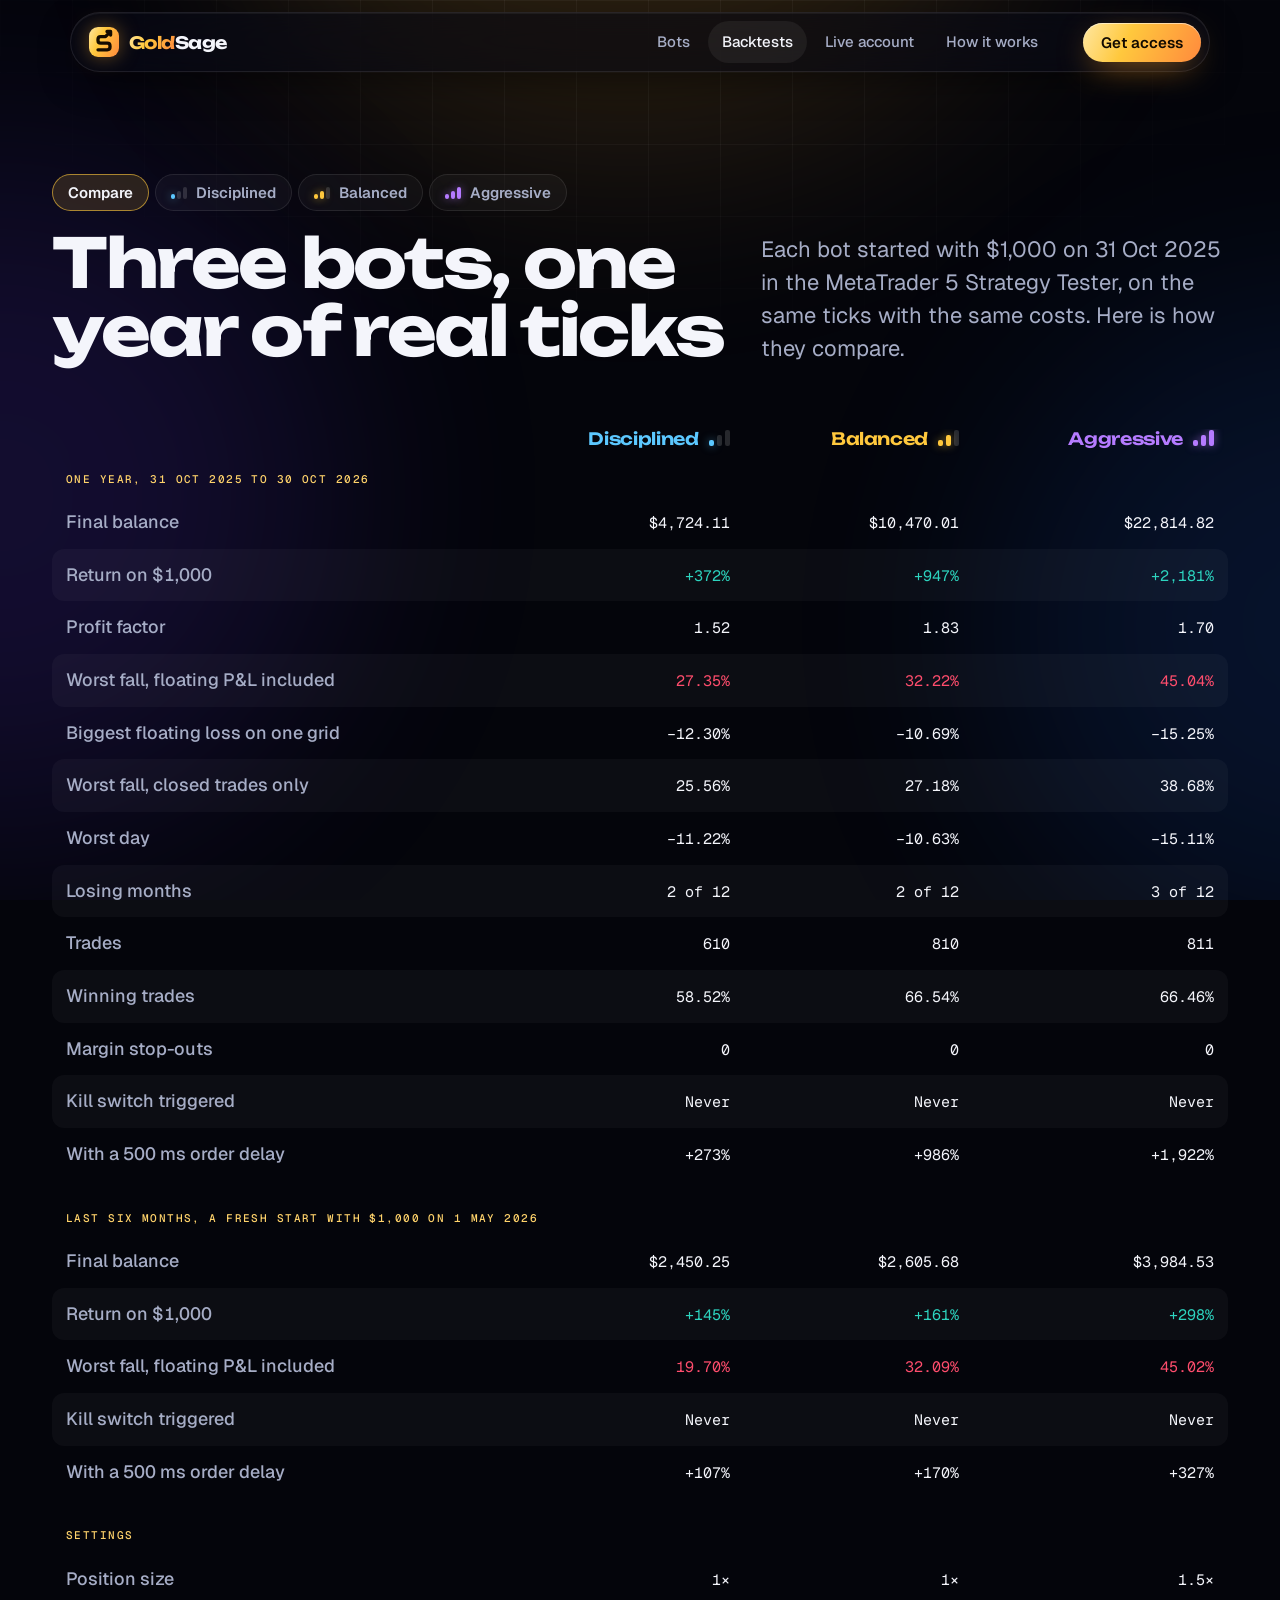
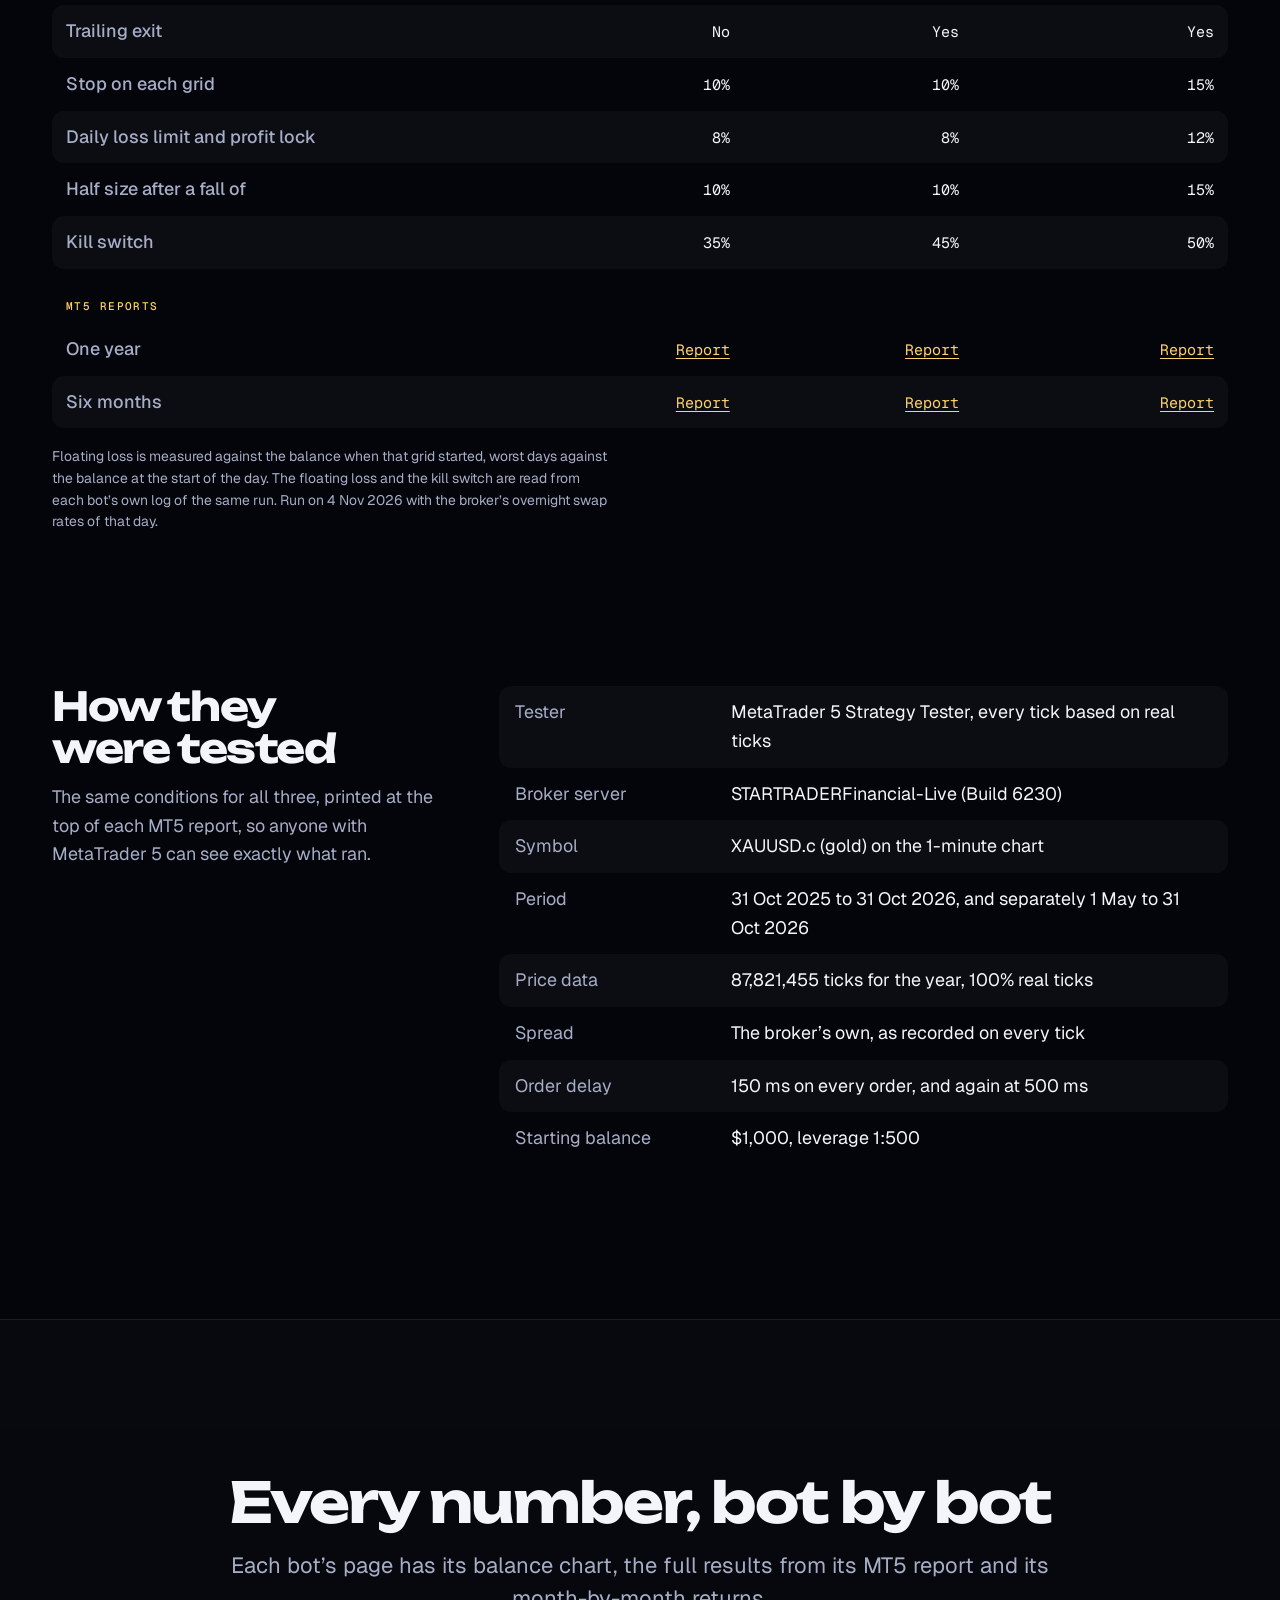
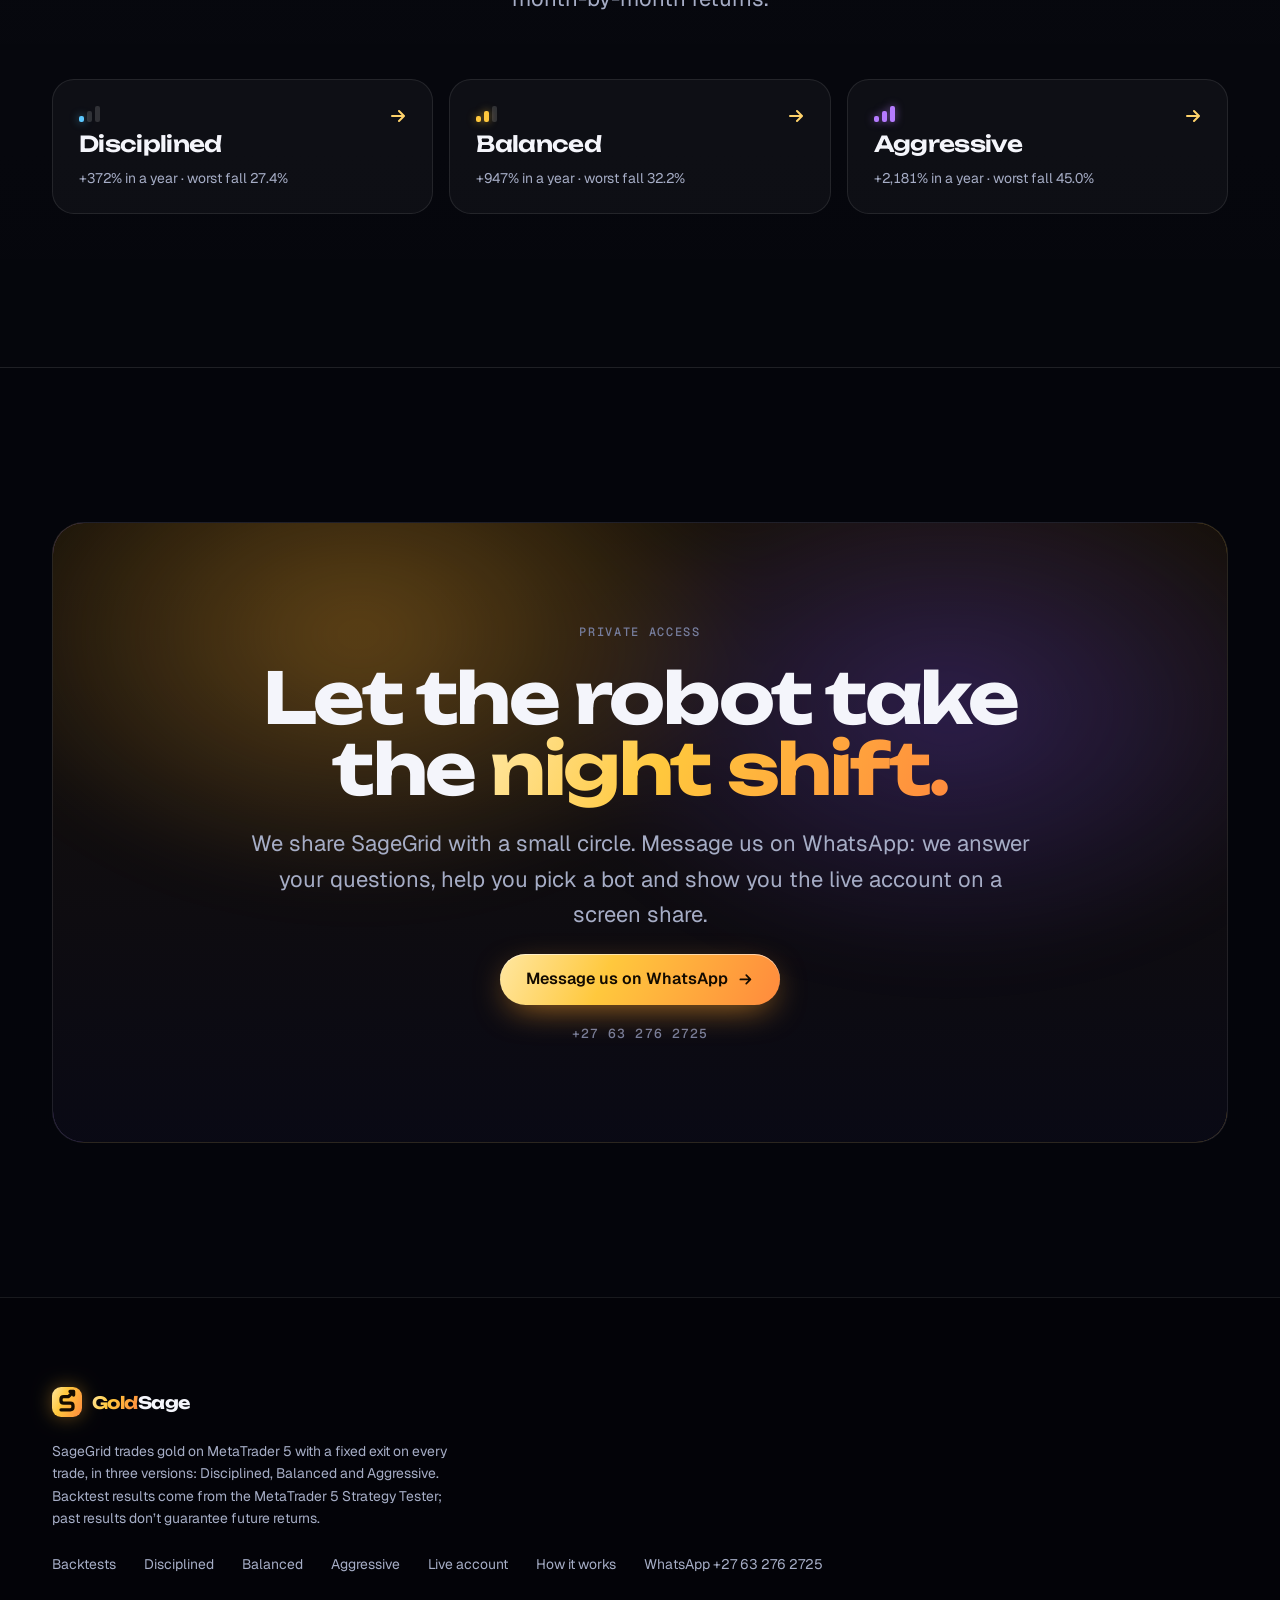
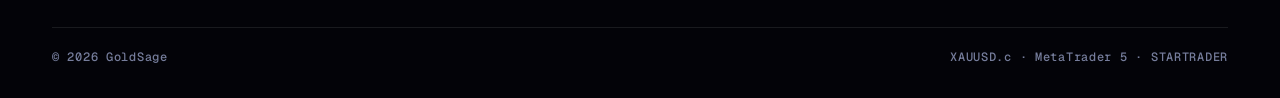
==== backtest/index.html @ a882c6c2 "Bot Lab: average of profitable months, profitable-months tile replaces trades; versioned asset URLs " ====
<!doctype html>
<html lang="en">
<head>
<title>Gold Grid Bot Backtests: Three Bots, One Year of Real Ticks | GoldSage</title>
<meta name="description" content="Backtest results of the SageGrid gold grid bot: Disciplined, Balanced and Aggressive side by side, one year and six months in the MetaTrader 5 Strategy Tester on real XAUUSD ticks, with worst falls and kill switches.">
<meta charset="utf-8">
<meta name="viewport" content="width=device-width, initial-scale=1">
<meta name="robots" content="index, follow, max-image-preview:large">
<link rel="canonical" href="https://goldsagefx.com/backtest/">
<meta property="og:url" content="https://goldsagefx.com/backtest/">
<meta name="theme-color" content="#04050B">
<link rel="icon" href="data:image/svg+xml,%3Csvg xmlns=%22http://www.w3.org/2000/svg%22 viewBox=%220 0 100 100%22%3E%3Cdefs%3E%3ClinearGradient id=%22gold%22 x1=%220%22 y1=%220%22 x2=%221%22 y2=%221%22%3E%3Cstop offset=%220%22 stop-color=%22%23FFE9A8%22/%3E%3Cstop offset=%22.45%22 stop-color=%22%23FFC83D%22/%3E%3Cstop offset=%221%22 stop-color=%22%23FF8A3D%22/%3E%3C/linearGradient%3E%3C/defs%3E%3Crect width=%22100%22 height=%22100%22 rx=%2227%22 fill=%22url%28%23gold%29%22/%3E%3Cpath d=%22M30 76H61Q70 76 70 67V63Q70 54 61 54H39Q30 54 30 45V41Q30 32 39 32H55L71 16%22 fill=%22none%22 stroke=%22%23140B00%22 stroke-width=%2211%22 stroke-linecap=%22round%22 stroke-linejoin=%22round%22/%3E%3Cpath d=%22M60 15H72V27%22 fill=%22none%22 stroke=%22%23140B00%22 stroke-width=%2211%22 stroke-linecap=%22round%22 stroke-linejoin=%22round%22/%3E%3C/svg%3E">
<link rel="apple-touch-icon" href="../assets/touch-icon.png">
<meta property="og:type" content="website">
<meta property="og:site_name" content="GoldSage">
<meta property="og:title" content="GoldSage: gold trading that runs itself">
<meta property="og:description" content="SageGrid, a gold robot for MetaTrader 5, in three versions. One-year MT5 backtests and six months live.">
<meta property="og:image" content="https://goldsagefx.com/assets/og.png">
<meta property="og:image:width" content="1200">
<meta property="og:image:height" content="630">
<meta name="twitter:card" content="summary_large_image">
<link rel="preconnect" href="https://fonts.googleapis.com">
<link rel="preconnect" href="https://fonts.gstatic.com" crossorigin>
<link rel="stylesheet" href="https://fonts.googleapis.com/css2?family=Geist:wght@400..700&family=Geist+Mono:wght@400..600&family=Unbounded:wght@500..800&display=swap">
<link rel="stylesheet" href="../assets/site.css?v=1094d1bd">


</head>
<body>
<a class="skip" href="#main">Skip to content</a>
<div class="fx" aria-hidden="true"><div class="fx-aurora"><i></i><i></i><i></i></div><div class="fx-grid"></div></div>
<header class="site-head">
  <div class="bar">
    <a class="wordmark" href="../" aria-label="GoldSage home">
      <span class="mark"><svg viewBox="0 0 100 100" aria-hidden="true"><path d="M30 76H61Q70 76 70 67V63Q70 54 61 54H39Q30 54 30 45V41Q30 32 39 32H55L71 16" fill="none" stroke="#140B00" stroke-width="11" stroke-linecap="round" stroke-linejoin="round"/><path d="M60 15H72V27" fill="none" stroke="#140B00" stroke-width="11" stroke-linecap="round" stroke-linejoin="round"/></svg></span>
      <span><span class="grad">Gold</span>Sage</span>
    </a>
    <nav class="nav" id="nav" aria-label="Pages">
      <a href="../#bots">Bots</a>
      <a href="../backtest/" aria-current="page">Backtests</a>
      <a href="../live/" >Live account</a>
      <a href="../how/" >How it works</a>
    </nav>
    <a class="btn btn--small" href="https://wa.me/27632762725?text=Hi%20GoldSage%2C%20I%27d%20like%20access%20to%20SageGrid">Get access</a>
    <button class="menu-btn" type="button" aria-expanded="false" aria-controls="nav" aria-label="Menu"><span></span><span></span></button>
  </div>
</header>

<main id="main">

  <section class="page-head" aria-labelledby="page-title">
    <div class="wrap grid">
      <div class="stack">
        <nav class="botnav" aria-label="Bots">
  <a href="../backtest/" aria-current="page">Compare</a>
  <a style="--acc:var(--acc-disciplined)" href="../backtest/disciplined/"><span class="lvl" data-level="1" aria-hidden="true"><i></i><i></i><i></i></span>Disciplined</a><a style="--acc:var(--acc-balanced)" href="../backtest/balanced/"><span class="lvl" data-level="2" aria-hidden="true"><i></i><i></i><i></i></span>Balanced</a><a style="--acc:var(--acc-aggressive)" href="../backtest/aggressive/"><span class="lvl" data-level="3" aria-hidden="true"><i></i><i></i><i></i></span>Aggressive</a>
</nav>

        <h1 id="page-title">Three bots, one year of real ticks</h1>
      </div>
      <p class="lead">Each bot started with $1,000 on 31 Oct 2025 in the MetaTrader&nbsp;5 Strategy Tester, on the same ticks with the same costs. Here is how they compare.</p>
    </div>
  </section>

  <section aria-labelledby="compare-title">
    <div class="wrap">
      <h2 id="compare-title" class="sr-only">The three bots compared</h2>
      <div class="table-scroll">
        <table class="table compare">
          <thead>
            <tr>
              <td></td>
              <th scope="col" class="r" style="--acc:var(--acc-disciplined)"><a href="../backtest/disciplined/" style="color:var(--acc)">Disciplined</a><span class="lvl" data-level="1" role="img" aria-label="Risk 1 of 3"><i></i><i></i><i></i></span></th><th scope="col" class="r" style="--acc:var(--acc-balanced)"><a href="../backtest/balanced/" style="color:var(--acc)">Balanced</a><span class="lvl" data-level="2" role="img" aria-label="Risk 2 of 3"><i></i><i></i><i></i></span></th><th scope="col" class="r" style="--acc:var(--acc-aggressive)"><a href="../backtest/aggressive/" style="color:var(--acc)">Aggressive</a><span class="lvl" data-level="3" role="img" aria-label="Risk 3 of 3"><i></i><i></i><i></i></span></th>
            </tr>
          </thead>
          <tbody>
            <tr class="group"><th scope="rowgroup" colspan="4">One year, 31 Oct 2025 to 30 Oct 2026</th></tr>
            <tr><th scope="row">Final balance</th><td class="r">$4,724.11</td><td class="r">$10,470.01</td><td class="r">$22,814.82</td></tr>
            <tr><th scope="row">Return on $1,000</th><td class="r pos">+372%</td><td class="r pos">+947%</td><td class="r pos">+2,181%</td></tr>
            <tr><th scope="row">Profit factor</th><td class="r">1.52</td><td class="r">1.83</td><td class="r">1.70</td></tr>
            <tr><th scope="row">Worst fall, floating P&amp;L included</th><td class="r neg">27.35%</td><td class="r neg">32.22%</td><td class="r neg">45.04%</td></tr>
            <tr><th scope="row">Biggest floating loss on one grid</th><td class="r">−12.30%</td><td class="r">−10.69%</td><td class="r">−15.25%</td></tr>
            <tr><th scope="row">Worst fall, closed trades only</th><td class="r">25.56%</td><td class="r">27.18%</td><td class="r">38.68%</td></tr>
            <tr><th scope="row">Worst day</th><td class="r">−11.22%</td><td class="r">−10.63%</td><td class="r">−15.11%</td></tr>
            <tr><th scope="row">Losing months</th><td class="r">2 of 12</td><td class="r">2 of 12</td><td class="r">3 of 12</td></tr>
            <tr><th scope="row">Trades</th><td class="r">610</td><td class="r">810</td><td class="r">811</td></tr>
            <tr><th scope="row">Winning trades</th><td class="r">58.52%</td><td class="r">66.54%</td><td class="r">66.46%</td></tr>
            <tr><th scope="row">Margin stop-outs</th><td class="r">0</td><td class="r">0</td><td class="r">0</td></tr>
            <tr><th scope="row">Kill switch triggered</th><td class="r">Never</td><td class="r">Never</td><td class="r">Never</td></tr>
            <tr><th scope="row">With a 500 ms order delay</th><td class="r">+273%</td><td class="r">+986%</td><td class="r">+1,922%</td></tr>
          </tbody>
          <tbody>
            <tr class="group"><th scope="rowgroup" colspan="4">Last six months, a fresh start with $1,000 on 1 May 2026</th></tr>
            <tr><th scope="row">Final balance</th><td class="r">$2,450.25</td><td class="r">$2,605.68</td><td class="r">$3,984.53</td></tr>
            <tr><th scope="row">Return on $1,000</th><td class="r pos">+145%</td><td class="r pos">+161%</td><td class="r pos">+298%</td></tr>
            <tr><th scope="row">Worst fall, floating P&amp;L included</th><td class="r neg">19.70%</td><td class="r neg">32.09%</td><td class="r neg">45.02%</td></tr>
            <tr><th scope="row">Kill switch triggered</th><td class="r">Never</td><td class="r">Never</td><td class="r">Never</td></tr>
            <tr><th scope="row">With a 500 ms order delay</th><td class="r">+107%</td><td class="r">+170%</td><td class="r">+327%</td></tr>
          </tbody>
          <tbody>
            <tr class="group"><th scope="rowgroup" colspan="4">Settings</th></tr>
            <tr><th scope="row">Position size</th><td class="r">1&times;</td><td class="r">1&times;</td><td class="r">1.5&times;</td></tr>
            <tr><th scope="row">Trailing exit</th><td class="r">No</td><td class="r">Yes</td><td class="r">Yes</td></tr>
            <tr><th scope="row">Stop on each grid</th><td class="r">10%</td><td class="r">10%</td><td class="r">15%</td></tr>
            <tr><th scope="row">Daily loss limit and profit lock</th><td class="r">8%</td><td class="r">8%</td><td class="r">12%</td></tr>
            <tr><th scope="row">Half size after a fall of</th><td class="r">10%</td><td class="r">10%</td><td class="r">15%</td></tr>
            <tr><th scope="row">Kill switch</th><td class="r">35%</td><td class="r">45%</td><td class="r">50%</td></tr>
          </tbody>
          <tbody>
            <tr class="group"><th scope="rowgroup" colspan="4">MT5 reports</th></tr>
            <tr><th scope="row">One year</th><td class="r"><a href="../report/disciplined_1y.html" target="_blank" rel="noopener">Report</a></td><td class="r"><a href="../report/balanced_1y.html" target="_blank" rel="noopener">Report</a></td><td class="r"><a href="../report/aggressive_1y.html" target="_blank" rel="noopener">Report</a></td></tr>
            <tr><th scope="row">Six months</th><td class="r"><a href="../report/disciplined_6m.html" target="_blank" rel="noopener">Report</a></td><td class="r"><a href="../report/balanced_6m.html" target="_blank" rel="noopener">Report</a></td><td class="r"><a href="../report/aggressive_6m.html" target="_blank" rel="noopener">Report</a></td></tr>
          </tbody>
        </table>
      </div>
      <p class="small" style="margin-top:18px">Floating loss is measured against the balance when that grid started, worst days against the balance at the start of the day. The floating loss and the kill switch are read from each bot&rsquo;s own log of the same run. Run on 4 Nov 2026 with the broker&rsquo;s overnight swap rates of that day.</p>
    </div>
  </section>

  <section class="section" aria-labelledby="setup-title">
    <div class="wrap split">
      <div class="side stack">
        <h2 id="setup-title">How they were tested</h2>
        <p>The same conditions for all three, printed at the top of each MT5 report, so anyone with MetaTrader&nbsp;5 can see exactly what ran.</p>
      </div>
      <dl class="facts main">
        <dt>Tester</dt><dd>MetaTrader 5 Strategy Tester, every tick based on real ticks</dd>
        <dt>Broker server</dt><dd>STARTRADERFinancial-Live (Build 6230)</dd>
        <dt>Symbol</dt><dd>XAUUSD.c (gold) on the 1-minute chart</dd>
        <dt>Period</dt><dd>31 Oct 2025 to 31 Oct 2026, and separately 1 May to 31 Oct 2026</dd>
        <dt>Price data</dt><dd>87,821,455 ticks for the year, 100% real ticks</dd>
        <dt>Spread</dt><dd>The broker&rsquo;s own, as recorded on every tick</dd>
        <dt>Order delay</dt><dd>150&nbsp;ms on every order, and again at 500&nbsp;ms</dd>
        <dt>Starting balance</dt><dd>$1,000, leverage 1:500</dd>
      </dl>
    </div>
  </section>

  <section class="section band" aria-labelledby="pick-title">
    <div class="wrap">
      <div class="section-head">
        <h2 id="pick-title">Every number, bot by bot</h2>
        <p>Each bot&rsquo;s page has its balance chart, the full results from its MT5 report and its month-by-month returns.</p>
      </div>
      <div class="pick">
        
        <a class="pick-card" href="../backtest/disciplined/" style="--acc:var(--acc-disciplined)">
          <span class="lvl" data-level="1" aria-hidden="true"><i></i><i></i><i></i></span>
          <b>Disciplined</b>
          <span>+372% in a year &middot; worst fall 27.4%</span>
          <svg viewBox="0 0 20 20" aria-hidden="true"><path d="M4 10h11M11 5l5 5-5 5" fill="none" stroke="currentColor" stroke-width="2" stroke-linecap="round" stroke-linejoin="round"/></svg>
        </a>
        
        <a class="pick-card" href="../backtest/balanced/" style="--acc:var(--acc-balanced)">
          <span class="lvl" data-level="2" aria-hidden="true"><i></i><i></i><i></i></span>
          <b>Balanced</b>
          <span>+947% in a year &middot; worst fall 32.2%</span>
          <svg viewBox="0 0 20 20" aria-hidden="true"><path d="M4 10h11M11 5l5 5-5 5" fill="none" stroke="currentColor" stroke-width="2" stroke-linecap="round" stroke-linejoin="round"/></svg>
        </a>
        
        <a class="pick-card" href="../backtest/aggressive/" style="--acc:var(--acc-aggressive)">
          <span class="lvl" data-level="3" aria-hidden="true"><i></i><i></i><i></i></span>
          <b>Aggressive</b>
          <span>+2,181% in a year &middot; worst fall 45.0%</span>
          <svg viewBox="0 0 20 20" aria-hidden="true"><path d="M4 10h11M11 5l5 5-5 5" fill="none" stroke="currentColor" stroke-width="2" stroke-linecap="round" stroke-linejoin="round"/></svg>
        </a>
        
      </div>
    </div>
  </section>

  <section class="section" aria-labelledby="cta-title">
  <div class="wrap">
    <div class="cta glow-border reveal">
      <span class="kicker">Private access</span>
      <h2 id="cta-title">Let the robot take the <span class="grad">night shift.</span></h2>
      <p>We share SageGrid with a small circle. Message us on WhatsApp: we answer your questions, help you pick a bot and show you the live account on a screen share.</p>
      <a class="btn" href="https://wa.me/27632762725?text=Hi%20GoldSage%2C%20I%27d%20like%20access%20to%20SageGrid">
        Message us on WhatsApp
        <svg viewBox="0 0 20 20" aria-hidden="true"><path d="M4 10h11M11 5l5 5-5 5" fill="none" stroke="currentColor" stroke-width="2" stroke-linecap="round" stroke-linejoin="round"/></svg>
      </a>
      <span class="phone">+27 63 276 2725</span>
    </div>
  </div>
</section>

</main>
<footer class="site-foot">
  <div class="wrap">
    <div class="foot-top">
      <div>
        <a class="wordmark" href="../" aria-label="GoldSage home">
          <span class="mark"><svg viewBox="0 0 100 100" aria-hidden="true"><path d="M30 76H61Q70 76 70 67V63Q70 54 61 54H39Q30 54 30 45V41Q30 32 39 32H55L71 16" fill="none" stroke="#140B00" stroke-width="11" stroke-linecap="round" stroke-linejoin="round"/><path d="M60 15H72V27" fill="none" stroke="#140B00" stroke-width="11" stroke-linecap="round" stroke-linejoin="round"/></svg></span>
          <span><span class="grad">Gold</span>Sage</span>
        </a>
        <p>SageGrid trades gold on MetaTrader 5 with a fixed exit on every trade, in three versions: Disciplined, Balanced and Aggressive. Backtest results come from the MetaTrader 5 Strategy Tester; past results don&rsquo;t guarantee future returns.</p>
      </div>
      <nav class="foot-nav" aria-label="Footer">
        <a href="../backtest/">Backtests</a>
        <a href="../backtest/disciplined/">Disciplined</a>
        <a href="../backtest/balanced/">Balanced</a>
        <a href="../backtest/aggressive/">Aggressive</a>
        <a href="../live/">Live account</a>
        <a href="../how/">How it works</a>
        <a href="https://wa.me/27632762725">WhatsApp +27 63 276 2725</a>
      </nav>
    </div>
    <div class="foot-bottom">
      <span>&copy; 2026 GoldSage</span>
      <span>XAUUSD.c &middot; MetaTrader 5 &middot; STARTRADER</span>
    </div>
  </div>
</footer>
<script src="../assets/data.js?v=1f98a16d"></script>
<script src="../assets/site.js?v=7d524411"></script>

</body>
</html>
---- assets/site.css ----
/* TradeSage v3: futuristic. Near-black space with slow aurora light and a fading grid, glass panels with hairline
   borders, gold-to-amber brand gradient (the robot trades gold), one accent per bot (ice blue, gold, violet).
   Unbounded (wide, geometric) for headlines and big numbers, Geist for reading, Geist Mono for data labels.
   Teal is a gain and rose a loss (kept apart for colour-blind readers). All motion sits behind
   prefers-reduced-motion: no-preference, and nothing is hidden unless JavaScript is running. */

@property --ang { syntax: "<angle>"; initial-value: 0deg; inherits: false; }

:root {
  --bg: #04050B;
  --bg-2: #080A16;
  --card: #0B0E1C;          /* solid: chart label halos and dots */
  --card-2: #141A30;
  --glass: rgba(255, 255, 255, 0.035);
  --glass-2: rgba(255, 255, 255, 0.06);
  --line: rgba(255, 255, 255, 0.09);
  --line-2: rgba(255, 255, 255, 0.16);
  --ink: #F4F5FB;
  --ink-soft: #A6ADC6;
  --ink-dim: #767D9C;

  --gold: #FFC83D;
  --gold-hover: #FFD66B;
  --gold-text: #FFD36B;
  --amber: #FF8A3D;
  --on-gold: #120A00;
  --grad-brand: linear-gradient(115deg, #FFE7A1 0%, #FFC83D 38%, #FF8A3D 100%);

  --gain: #2DD4BF;
  --loss: #FF4D6D;

  --acc-disciplined: #5CC8FF;
  --acc-balanced: #FFC83D;
  --acc-aggressive: #B57BFF;
  --acc: var(--gold);

  --font-display: "Unbounded", "Arial Black", sans-serif;
  --font-body: "Geist", "Helvetica Neue", Arial, sans-serif;
  --font-mono: "Geist Mono", ui-monospace, "SFMono-Regular", Menlo, monospace;

  --step-small: clamp(0.8125rem, 0.79rem + 0.1vw, 0.875rem);
  --step-body: clamp(1rem, 0.96rem + 0.2vw, 1.125rem);
  --step-lead: clamp(1.125rem, 1rem + 0.5vw, 1.375rem);
  --step-h3: clamp(1.125rem, 1rem + 0.4vw, 1.3rem);
  --step-head: clamp(2rem, 1.1rem + 3vw, 3.75rem);
  --step-display: clamp(2.4rem, 0.8rem + 5.4vw, 5.8rem);

  --gutter: clamp(16px, 4vw, 32px);
  --max: 1240px;
  --section: clamp(96px, 12vw, 176px);
  --radius: 22px;

  --ease-out: cubic-bezier(0.22, 1, 0.36, 1);
  --ease-expo: cubic-bezier(0.16, 1, 0.3, 1);
  --t-press: 140ms;
  --t-hover: 200ms;

  color-scheme: dark;
}

*, *::before, *::after { box-sizing: border-box; }

html {
  background: var(--bg);
  color: var(--ink);
  -webkit-text-size-adjust: 100%;
  scrollbar-color: #262c48 var(--bg);
  scroll-behavior: smooth;
  overflow-x: clip;
}
@media (prefers-reduced-motion: reduce) { html { scroll-behavior: auto; } }

body {
  margin: 0;
  background: transparent;
  color: var(--ink);
  font-family: var(--font-body);
  font-size: var(--step-body);
  line-height: 1.6;
  overflow-x: clip;
}

::selection { background: var(--gold); color: var(--on-gold); }
a { color: inherit; text-underline-offset: 0.2em; text-decoration-thickness: 0.07em; }
:focus-visible { outline: 2px solid var(--gold); outline-offset: 3px; border-radius: 8px; }
img, svg { max-width: 100%; }
p { margin: 0; max-width: 62ch; text-wrap: pretty; }
[hidden] { display: none !important; }

h1, h2, h3 { margin: 0; font-family: var(--font-display); font-weight: 700; letter-spacing: -0.035em; text-wrap: balance; }
h1 { font-size: var(--step-display); line-height: 1; }
h2 { font-size: var(--step-head); line-height: 1.04; }
h3 { font-size: var(--step-h3); line-height: 1.25; letter-spacing: -0.02em; font-weight: 600; }

.wrap { max-width: var(--max); margin-inline: auto; padding-inline: var(--gutter); }
.sr-only { position: absolute; width: 1px; height: 1px; overflow: hidden; clip-path: inset(50%); white-space: nowrap; }
.skip { position: absolute; left: -9999px; }
.skip:focus { left: var(--gutter); top: 12px; z-index: 40; background: var(--gold); color: var(--on-gold); padding: 10px 14px; border-radius: 999px; }

.grad { background: var(--grad-brand); -webkit-background-clip: text; background-clip: text; color: transparent; }
.gold { color: var(--gold-text); }
.lead { font-size: var(--step-lead); line-height: 1.5; color: var(--ink-soft); max-width: 54ch; }
.small, figcaption { font-size: var(--step-small); color: var(--ink-soft); line-height: 1.55; }
.num { font-variant-numeric: tabular-nums; }
.kicker { display: inline-block; font: 500 0.75rem/1.3 var(--font-mono); letter-spacing: 0.14em; text-transform: uppercase; color: var(--ink-dim); }
.pos { color: var(--gain); }
.neg { color: var(--loss); }

.section { padding-block: var(--section); position: relative; }
.section--tight { padding-block: clamp(64px, 8vw, 112px); }
.band { background: linear-gradient(180deg, rgba(255, 255, 255, 0.018), rgba(255, 255, 255, 0.008)); border-block: 1px solid var(--line); }

.section-head { display: grid; gap: 18px; justify-items: center; text-align: center; margin-bottom: clamp(44px, 5vw, 76px); }
.section-head p { color: var(--ink-soft); max-width: 58ch; font-size: var(--step-lead); line-height: 1.5; }

.stack > * + * { margin-top: 1.1rem; }
.stack-lg > * + * { margin-top: clamp(28px, 3vw, 40px); }

/* ---------------------------------------------------------------- background: aurora light and a fading grid */

.fx { position: fixed; inset: 0; z-index: -1; pointer-events: none; overflow: hidden; background: var(--bg); }
.fx-aurora i { position: absolute; border-radius: 50%; filter: blur(120px); will-change: transform; }
.fx-aurora i:nth-child(1) { width: 62vmax; height: 46vmax; left: 18%; top: -34vmax; background: #FFB22E; opacity: 0.16; }
.fx-aurora i:nth-child(2) { width: 52vmax; height: 52vmax; left: -26vmax; top: 18vh; background: #6B3DFF; opacity: 0.15; }
.fx-aurora i:nth-child(3) { width: 50vmax; height: 50vmax; right: -28vmax; top: 34vh; background: #1C6DFF; opacity: 0.13; }
.fx-grid {
  position: absolute; inset: 0;
  background-image: linear-gradient(rgba(255, 255, 255, 0.045) 1px, transparent 1px), linear-gradient(90deg, rgba(255, 255, 255, 0.045) 1px, transparent 1px);
  background-size: 72px 72px;
  -webkit-mask-image: radial-gradient(ellipse 75% 55% at 50% 0%, #000 20%, transparent 75%);
  mask-image: radial-gradient(ellipse 75% 55% at 50% 0%, #000 20%, transparent 75%);
}

/* ---------------------------------------------------------------- header: a floating glass bar */

.site-head { position: sticky; top: 12px; z-index: 30; padding-inline: var(--gutter); margin-top: 12px; }
.bar {
  max-width: 1140px; margin-inline: auto;
  display: flex; align-items: center; gap: clamp(12px, 2.4vw, 32px);
  padding: 8px 8px 8px 18px;
  border-radius: 999px;
  background: rgba(9, 11, 22, 0.62);
  -webkit-backdrop-filter: blur(18px) saturate(150%);
  backdrop-filter: blur(18px) saturate(150%);
  border: 1px solid var(--line);
  box-shadow: 0 12px 40px -12px rgba(0, 0, 0, 0.7), inset 0 1px 0 rgba(255, 255, 255, 0.05);
  position: relative;
}

.wordmark { display: inline-flex; align-items: center; gap: 10px; font: 700 1.0625rem/1 var(--font-display); letter-spacing: -0.03em; text-decoration: none; color: var(--ink); }
.mark { width: 30px; height: 30px; border-radius: 9px; background: var(--grad-brand); display: grid; place-items: center; flex: none; box-shadow: 0 0 22px -4px rgba(255, 176, 50, 0.7); }
.mark svg { width: 100%; height: 100%; display: block; }

.nav { display: flex; gap: 4px; margin-left: auto; }
.nav a {
  color: var(--ink-soft); text-decoration: none; font-size: 0.9375rem; font-weight: 500;
  padding: 9px 14px; border-radius: 999px;
  transition: color var(--t-hover) ease, background-color var(--t-hover) ease;
}
.nav a[aria-current="page"] { color: var(--ink); background: var(--glass-2); }
@media (hover: hover) and (pointer: fine) { .nav a:hover { color: var(--ink); background: var(--glass); } }

.menu-btn { display: none; width: 42px; height: 42px; border-radius: 50%; border: 1px solid var(--line); background: var(--glass); color: var(--ink); cursor: pointer; place-items: center; align-content: center; padding: 0; }
.menu-btn span { display: block; width: 16px; height: 1.5px; background: currentColor; border-radius: 2px; transition: transform 240ms var(--ease-out); }
.menu-btn span + span { margin-top: 5px; }
.menu-btn[aria-expanded="true"] span:first-child { transform: translateY(3.25px) rotate(45deg); }
.menu-btn[aria-expanded="true"] span:last-child { transform: translateY(-3.25px) rotate(-45deg); }

@media (max-width: 820px) {
  .bar { padding-left: 14px; gap: 10px; }
  .bar .btn--small { margin-left: auto; padding: 11px 16px; }
  .js .menu-btn { display: inline-grid; }
  .js .nav {
    position: absolute; left: 0; right: 0; top: calc(100% + 8px);
    flex-direction: column; gap: 2px; padding: 8px;
    background: #0B0E1C;
    border: 1px solid var(--line); border-radius: 22px;
    box-shadow: 0 24px 60px -16px rgba(0, 0, 0, 0.8);
    display: none;
  }
  .js .bar.open .nav { display: flex; }
  .js .nav a { padding: 14px 16px; font-size: 1rem; }
  html:not(.js) .bar { flex-wrap: wrap; border-radius: 24px; }
  html:not(.js) .nav { order: 3; width: 100%; overflow-x: auto; margin: 0; }
}

/* ---------------------------------------------------------------- buttons */

.btn {
  position: relative; overflow: hidden; isolation: isolate;
  display: inline-flex; align-items: center; justify-content: center; gap: 0.6em;
  font: 600 1rem/1 var(--font-body);
  padding: 17px 26px;
  border-radius: 999px;
  border: 0;
  background: var(--grad-brand);
  color: var(--on-gold);
  text-decoration: none;
  cursor: pointer;
  box-shadow: inset 0 1px 0 rgba(255, 255, 255, 0.55), 0 10px 34px -10px rgba(255, 160, 40, 0.75);
  transition: transform var(--t-press) var(--ease-out), box-shadow var(--t-hover) ease, background-color var(--t-hover) ease, color var(--t-hover) ease;
}
.btn::after { /* light sweep on hover */
  content: ""; position: absolute; inset: 0; z-index: -1;
  background: linear-gradient(105deg, transparent 30%, rgba(255, 255, 255, 0.55) 50%, transparent 70%);
  transform: translateX(-120%);
}
.btn svg { width: 1.05em; height: 1.05em; flex: none; transition: transform 240ms var(--ease-out); }
.btn:active { transform: scale(0.97); }
.btn--small { padding: 12px 18px; font-size: 0.9375rem; }
.btn--ghost {
  background: var(--glass); color: var(--ink);
  box-shadow: inset 0 0 0 1px var(--line-2);
  -webkit-backdrop-filter: blur(10px); backdrop-filter: blur(10px);
}
.btn--ghost::after { display: none; }

@media (hover: hover) and (pointer: fine) {
  .btn:hover { box-shadow: inset 0 1px 0 rgba(255, 255, 255, 0.55), 0 14px 44px -10px rgba(255, 160, 40, 0.95); }
  .btn:hover svg { transform: translateX(3px); }
  .btn--ghost:hover { background: var(--glass-2); box-shadow: inset 0 0 0 1px rgba(255, 255, 255, 0.26); }
}
@media (hover: hover) and (pointer: fine) and (prefers-reduced-motion: no-preference) {
  .btn:hover::after { transform: translateX(120%); transition: transform 700ms var(--ease-out); }
}

.more { display: inline-flex; align-items: center; gap: 0.5em; color: var(--gold-text); font-weight: 600; text-decoration: none; }
.more svg { width: 1em; height: 1em; transition: transform 240ms var(--ease-out); }
@media (hover: hover) and (pointer: fine) { .more:hover { color: var(--gold-hover); } .more:hover svg { transform: translateX(3px); } }

.actions { display: flex; flex-wrap: wrap; gap: 12px; }
.btn-row { display: flex; flex-wrap: wrap; gap: 10px; }

/* ---------------------------------------------------------------- glass, spotlight and glowing borders */

.glass {
  background: linear-gradient(180deg, rgba(255, 255, 255, 0.055), rgba(255, 255, 255, 0.015));
  border: 1px solid var(--line);
  border-radius: var(--radius);
  box-shadow: inset 0 1px 0 rgba(255, 255, 255, 0.06), 0 30px 60px -30px rgba(0, 0, 0, 0.6);
}

/* a soft light that follows the pointer (site.js sets --mx / --my) */
.spot { position: relative; isolation: isolate; }
.spot::before {
  content: ""; position: absolute; inset: 0; border-radius: inherit; z-index: -1; pointer-events: none;
  background: radial-gradient(420px circle at var(--mx, 50%) var(--my, -200px), color-mix(in srgb, var(--acc) 16%, transparent), transparent 60%);
  opacity: 0; transition: opacity 300ms ease;
}
@media (hover: hover) and (pointer: fine) { .spot:hover::before { opacity: 1; } }

/* a light that runs round the border */
.glow-border { position: relative; }
.glow-border::after {
  content: ""; position: absolute; inset: -1px; border-radius: inherit; padding: 1px; pointer-events: none;
  background: conic-gradient(from var(--ang), transparent 0deg, var(--acc) 50deg, transparent 110deg, transparent 180deg, #B57BFF 230deg, transparent 290deg);
  -webkit-mask: linear-gradient(#000 0 0) content-box, linear-gradient(#000 0 0);
  -webkit-mask-composite: xor;
  mask: linear-gradient(#000 0 0) content-box exclude, linear-gradient(#000 0 0);
  --ang: 40deg;
}
@media (prefers-reduced-motion: no-preference) { .glow-border::after { animation: spin 7s linear infinite; } }
@keyframes spin { to { --ang: 400deg; } }

/* ---------------------------------------------------------------- hero */

.hero { padding-top: clamp(64px, 9vw, 128px); padding-bottom: clamp(40px, 5vw, 72px); text-align: center; position: relative; }
.hero h1 { max-width: 14.5ch; margin-inline: auto; }
.hero .lead { margin: 26px auto 0; }
.hero .actions { justify-content: center; margin-top: 36px; }
.hero .phone { margin: 16px auto 0; color: var(--ink-dim); font: 500 0.8125rem/1 var(--font-mono); letter-spacing: 0.08em; }

.status {
  display: inline-flex; align-items: center; gap: 10px; margin-bottom: 30px;
  padding: 8px 14px 8px 12px; border-radius: 999px;
  background: var(--glass); border: 1px solid var(--line);
  font-size: 0.875rem; color: var(--ink-soft); text-decoration: none;
  -webkit-backdrop-filter: blur(10px); backdrop-filter: blur(10px);
  transition: border-color var(--t-hover) ease, background-color var(--t-hover) ease;
}
.status i { width: 8px; height: 8px; border-radius: 50%; background: var(--gain); flex: none; }
.status b { color: var(--ink); font-weight: 600; }
.status svg { width: 14px; height: 14px; color: var(--ink-dim); }
@media (hover: hover) and (pointer: fine) { .status:hover { border-color: var(--line-2); background: var(--glass-2); } }
@media (prefers-reduced-motion: no-preference) { .status i { animation: ping 2.2s ease-out infinite; } }
@keyframes ping { 0% { box-shadow: 0 0 0 0 rgba(45, 212, 191, 0.55); } 80%, 100% { box-shadow: 0 0 0 10px rgba(45, 212, 191, 0); } }

.stage { position: relative; max-width: 1100px; margin: clamp(56px, 7vw, 96px) auto 0; text-align: left; perspective: 1800px; }
.stage::before { /* light pooled under the terminal */
  content: ""; position: absolute; left: 8%; right: 8%; top: 14%; bottom: -8%; z-index: -1;
  background: radial-gradient(closest-side, rgba(255, 176, 46, 0.24), transparent);
  filter: blur(40px);
}
.holo { border-radius: 24px; --acc: var(--gold); transform-origin: 50% 100%; }

.terminal {
  position: relative; border-radius: 24px; overflow: hidden;
  background: linear-gradient(180deg, rgba(16, 20, 38, 0.94), rgba(8, 10, 22, 0.96));
  border: 1px solid var(--line);
  box-shadow: 0 50px 120px -40px rgba(0, 0, 0, 0.9), inset 0 1px 0 rgba(255, 255, 255, 0.07);
}
.term-top { display: flex; flex-wrap: wrap; align-items: center; gap: 10px 16px; padding: 14px 18px; border-bottom: 1px solid var(--line); font-size: var(--step-small); }
.term-dots { display: inline-flex; gap: 6px; }
.term-dots i { width: 10px; height: 10px; border-radius: 50%; background: #2a3150; }
.term-sym { font: 600 0.8125rem/1 var(--font-mono); letter-spacing: 0.06em; }
.term-meta { color: var(--ink-dim); }
.pill {
  display: inline-flex; align-items: center; gap: 8px; margin-left: auto;
  padding: 7px 12px; border-radius: 999px;
  background: var(--glass-2); border: 1px solid var(--line);
  font: 500 0.8125rem/1 var(--font-mono); white-space: nowrap; font-variant-numeric: tabular-nums;
}
.pill i { width: 8px; height: 8px; border-radius: 50%; background: var(--ink-dim); transition: background-color 200ms ease, box-shadow 200ms ease; }
.pill[data-state="grid"] i { background: var(--gold); box-shadow: 0 0 10px var(--gold); }
.pill[data-state="done"] i { background: var(--gain); box-shadow: 0 0 10px var(--gain); }
.replay-btn {
  display: inline-flex; align-items: center; gap: 6px;
  padding: 7px 12px; border-radius: 999px; border: 1px solid var(--line); background: transparent;
  color: var(--ink); font: 600 0.8125rem/1 var(--font-body); cursor: pointer;
  transition: background-color var(--t-hover) ease, transform var(--t-press) var(--ease-out);
}
.replay-btn svg { width: 14px; height: 14px; }
.replay-btn:active { transform: scale(0.96); }
@media (hover: hover) and (pointer: fine) { .replay-btn:hover { background: var(--glass-2); } }

.term-chart { height: clamp(300px, 38vw, 440px); }
.term-foot { display: grid; grid-template-columns: repeat(4, minmax(0, 1fr)); border-top: 1px solid var(--line); }
.term-foot div { padding: 14px 18px; display: grid; gap: 4px; }
.term-foot div + div { border-left: 1px solid var(--line); }
.term-foot span { font: 500 0.6875rem/1.2 var(--font-mono); letter-spacing: 0.12em; text-transform: uppercase; color: var(--ink-dim); }
.term-foot b { font: 600 1.125rem/1.3 var(--font-mono); font-variant-numeric: tabular-nums; }
.term-foot b.pos { color: var(--gain); }
.term-foot b.neg { color: var(--loss); }
@media (max-width: 640px) {
  .term-foot { grid-template-columns: repeat(2, minmax(0, 1fr)); }
  .term-foot div:nth-child(3) { border-left: 0; border-top: 1px solid var(--line); }
  .term-foot div:nth-child(4) { border-top: 1px solid var(--line); }
  .term-meta { display: none; }
}

/* floating badges around the terminal */
.float {
  position: absolute; z-index: 2;
  display: flex; align-items: center; gap: 12px;
  padding: 14px 18px 14px 14px; border-radius: 18px;
  background: rgba(14, 17, 34, 0.72);
  -webkit-backdrop-filter: blur(16px) saturate(140%); backdrop-filter: blur(16px) saturate(140%);
  border: 1px solid var(--line-2);
  box-shadow: 0 24px 50px -18px rgba(0, 0, 0, 0.85), inset 0 1px 0 rgba(255, 255, 255, 0.08);
}
.float .ico { width: 40px; height: 40px; border-radius: 12px; display: grid; place-items: center; flex: none; background: var(--glass-2); border: 1px solid var(--line); }
.float .ico svg { width: 20px; height: 20px; }
.float div { display: grid; gap: 2px; }
.float b { font: 700 1.25rem/1.1 var(--font-display); letter-spacing: -0.03em; white-space: nowrap; }
.float span:not(.ico) { font-size: 0.8125rem; color: var(--ink-soft); white-space: nowrap; }
/* placed over the replay's empty corners: lower left (before gold fell) and upper right (after it closed) */
.f1 { left: -56px; bottom: 30%; }
.f2 { right: 12%; top: 15%; }
@media (prefers-reduced-motion: no-preference) {
  .float { animation: bob 7s ease-in-out infinite; }
  .f2 { animation-delay: -3.2s; }
}
@keyframes bob { 0%, 100% { transform: translateY(0); } 50% { transform: translateY(-10px); } }
@media (max-width: 1180px) { .f1 { left: 2%; } }
@media (max-width: 900px) {
  .floats { display: grid; grid-template-columns: repeat(2, minmax(0, 1fr)); gap: 10px; margin-top: 14px; }
  .float { position: static; animation: none !important; padding: 12px; flex-direction: column; align-items: flex-start; gap: 10px; }
  .float b { font-size: 1.05rem; }
  .float span:not(.ico) { white-space: normal; font-size: 0.75rem; line-height: 1.35; }
  .float .ico { width: 32px; height: 32px; border-radius: 10px; }
}
@media (max-width: 480px) { .floats { grid-template-columns: 1fr; } .float { flex-direction: row; align-items: center; } }

.term-caption { margin: 22px auto 0; text-align: center; max-width: 70ch; }

/* tilt the terminal back as it scrolls into view */
@supports (animation-timeline: view()) {
  @media (prefers-reduced-motion: no-preference) and (min-width: 720px) {
    .holo { animation: untilt linear both; animation-timeline: view(); animation-range: entry 0% cover 40%; }
    @keyframes untilt { from { transform: rotateX(20deg) scale(0.94); } to { transform: none; } }
  }
}

/* ---------------------------------------------------------------- results ticker */

.ticker {
  position: relative; overflow: hidden; border-block: 1px solid var(--line);
  background: rgba(255, 255, 255, 0.015);
  -webkit-mask-image: linear-gradient(90deg, transparent, #000 8%, #000 92%, transparent);
  mask-image: linear-gradient(90deg, transparent, #000 8%, #000 92%, transparent);
}
.ticker-track { display: flex; width: max-content; }
.ticker ul { display: flex; margin: 0; padding: 0; list-style: none; }
.ticker li { display: inline-flex; align-items: baseline; gap: 12px; padding: 20px 34px; white-space: nowrap; border-right: 1px solid var(--line); }
.ticker li span { font: 500 0.75rem/1 var(--font-mono); letter-spacing: 0.14em; text-transform: uppercase; color: var(--ink-dim); }
.ticker li b { font: 700 1.125rem/1 var(--font-display); letter-spacing: -0.02em; font-variant-numeric: tabular-nums; }
@media (prefers-reduced-motion: no-preference) { .ticker-track { animation: marquee 48s linear infinite; } .ticker:hover .ticker-track { animation-play-state: paused; } }
@media (prefers-reduced-motion: reduce) { .ticker { overflow-x: auto; } }
@keyframes marquee { to { transform: translateX(-50%); } }

/* ---------------------------------------------------------------- bot lab: one panel, three bots */

.lvl { display: inline-flex; align-items: flex-end; gap: 3px; height: 16px; flex: none; }
.lvl i { width: 5px; border-radius: 2px; background: rgba(255, 255, 255, 0.14); }
.lvl i:nth-child(1) { height: 6px; }
.lvl i:nth-child(2) { height: 11px; }
.lvl i:nth-child(3) { height: 16px; }
.lvl[data-level="1"] i:nth-child(-n + 1),
.lvl[data-level="2"] i:nth-child(-n + 2),
.lvl[data-level="3"] i { background: var(--acc, var(--gold)); box-shadow: 0 0 8px color-mix(in srgb, var(--acc, var(--gold)) 60%, transparent); }

.lab-tabs { display: grid; grid-template-columns: repeat(3, minmax(0, 1fr)); gap: 12px; margin-bottom: 14px; }
.lab-tab {
  position: relative; display: grid; grid-template-columns: auto 1fr; grid-template-rows: auto auto; gap: 4px 14px; align-items: center;
  text-align: left; padding: 18px 20px; border-radius: 18px; cursor: pointer;
  background: var(--glass); color: var(--ink-soft);
  border: 1px solid var(--line);
  font: inherit;
  transition: background-color var(--t-hover) ease, border-color var(--t-hover) ease, box-shadow 400ms ease, transform var(--t-press) var(--ease-out);
}
.lab-tab .lvl { grid-row: span 2; }
.lab-tab-name { font: 600 1.125rem/1.2 var(--font-display); letter-spacing: -0.02em; color: var(--ink); }
.lab-tab-ret { font: 500 0.8125rem/1.2 var(--font-mono); color: var(--ink-dim); font-variant-numeric: tabular-nums; }
.lab-tab[aria-selected="true"] {
  background: linear-gradient(180deg, color-mix(in srgb, var(--acc) 16%, transparent), color-mix(in srgb, var(--acc) 4%, transparent));
  border-color: color-mix(in srgb, var(--acc) 55%, transparent);
  box-shadow: 0 0 44px -12px color-mix(in srgb, var(--acc) 70%, transparent), inset 0 1px 0 rgba(255, 255, 255, 0.08);
}
.lab-tab[aria-selected="true"] .lab-tab-ret { color: var(--acc); }
.lab-tab:active { transform: scale(0.98); }
@media (hover: hover) and (pointer: fine) { .lab-tab[aria-selected="false"]:hover { background: var(--glass-2); border-color: var(--line-2); } }

.lab-panel {
  display: grid; grid-template-columns: minmax(0, 1.55fr) minmax(0, 1fr);
  border-radius: 28px;
  box-shadow: inset 0 1px 0 rgba(255, 255, 255, 0.06), 0 40px 90px -40px color-mix(in srgb, var(--acc) 35%, transparent);
  transition: box-shadow 500ms ease;
}
.lab-main { padding: clamp(24px, 3vw, 40px); border-right: 1px solid var(--line); display: grid; gap: 22px; align-content: start; min-width: 0; }
.lab-top { display: grid; grid-template-columns: auto minmax(0, 1fr); align-items: end; gap: 16px 32px; }
@media (max-width: 1180px) { .lab-top { grid-template-columns: 1fr; } }
.lab-big { display: block; margin-top: 10px; font: 700 clamp(3rem, 1.6rem + 4vw, 5.2rem)/0.95 var(--font-display); letter-spacing: -0.05em; color: var(--acc); font-variant-numeric: tabular-nums; text-shadow: 0 0 44px color-mix(in srgb, var(--acc) 45%, transparent); transition: color 400ms ease; }
.lab-sub { display: block; margin-top: 12px; color: var(--ink-soft); font-size: var(--step-small); }
.lab-blurb { color: var(--ink-soft); font-size: 0.9375rem; max-width: 36ch; padding-bottom: 4px; }
.lab-chart { height: clamp(260px, 26vw, 340px); }
.lab-main .legend { margin: 0; }

.lab-tiles { display: grid; grid-template-columns: repeat(2, minmax(0, 1fr)); align-content: stretch; }
.tile { padding: clamp(18px, 2vw, 28px); display: grid; gap: 6px; align-content: center; border-bottom: 1px solid var(--line); min-width: 0; }
.tile:nth-child(odd) { border-right: 1px solid var(--line); }
.lab-tiles .tile:nth-last-child(-n + 2) { border-bottom: 0; }
.tile > span { font: 500 0.6875rem/1.3 var(--font-mono); letter-spacing: 0.13em; text-transform: uppercase; color: var(--ink-dim); }
.tile b { font: 700 clamp(1.5rem, 1.2rem + 0.9vw, 2rem)/1.1 var(--font-display); letter-spacing: -0.04em; font-variant-numeric: tabular-nums; }
.tile small { font-size: 0.8125rem; color: var(--ink-soft); line-height: 1.4; }
.mini-meter { position: relative; height: 6px; border-radius: 999px; background: rgba(255, 255, 255, 0.08); margin: 6px 0 4px; }
.mini-meter i { position: absolute; left: 0; top: 0; bottom: 0; border-radius: 999px; background: var(--acc); box-shadow: 0 0 12px color-mix(in srgb, var(--acc) 70%, transparent); transition: width 700ms var(--ease-expo); }
.mini-meter em { position: absolute; top: -5px; bottom: -5px; width: 2px; margin-left: -1px; border-radius: 2px; background: var(--loss); box-shadow: 0 0 8px var(--loss); transition: left 700ms var(--ease-expo); }
.lab-actions { grid-column: 1 / -1; display: flex; flex-wrap: wrap; align-items: center; gap: 12px 18px; padding: 20px clamp(24px, 3vw, 40px); border-top: 1px solid var(--line); background: rgba(255, 255, 255, 0.015); border-radius: 0 0 28px 28px; }
.lab-actions .more { margin-left: auto; }

@media (max-width: 1000px) {
  .lab-panel { grid-template-columns: 1fr; }
  .lab-main { border-right: 0; border-bottom: 1px solid var(--line); }
}
@media (max-width: 640px) {
  .lab-tabs { gap: 8px; }
  .lab-tab { grid-template-columns: 1fr; padding: 14px 12px; gap: 8px; }
  .lab-tab .lvl { grid-row: auto; }
  .lab-tab-name { font-size: 0.875rem; }
  .lab-tab-ret { font-size: 0.75rem; }
  .hide-sm { display: none; }
  .lab-actions .more { margin-left: 0; }
  .tile { padding: 16px; }
}

/* the parts that change when the bot changes fade back in */
@media (prefers-reduced-motion: no-preference) {
  .lab-panel.swap [data-f], .lab-panel.swap .lab-chart { animation: swapin 560ms var(--ease-expo) both; }
  .lab-panel.swap .tile:nth-child(2) [data-f] { animation-delay: 50ms; }
  .lab-panel.swap .tile:nth-child(3) [data-f] { animation-delay: 100ms; }
  .lab-panel.swap .tile:nth-child(4) [data-f] { animation-delay: 150ms; }
  .lab-panel.swap .tile:nth-child(5) [data-f] { animation-delay: 200ms; }
  .lab-panel.swap .tile:nth-child(6) [data-f] { animation-delay: 250ms; }
}
@keyframes swapin { from { opacity: 0; transform: translateY(8px); filter: blur(4px); } to { opacity: 1; transform: none; filter: none; } }

/* ---------------------------------------------------------------- the three rules */

.rules { display: grid; grid-template-columns: repeat(3, minmax(0, 1fr)); gap: 16px; }
.rule { padding: clamp(24px, 2.6vw, 32px); display: grid; gap: 14px; align-content: start; --acc: var(--gold); }
.rule-n { font: 700 3.25rem/1 var(--font-display); letter-spacing: -0.05em; color: transparent; -webkit-text-stroke: 1px rgba(255, 255, 255, 0.28); }
.rule .viz { height: 140px; border-radius: 14px; background: rgba(0, 0, 0, 0.28); border: 1px solid var(--line); overflow: hidden; }
.rule .viz svg { width: 100%; height: 100%; display: block; }
.rule p { color: var(--ink-soft); font-size: 0.9875rem; }
@media (max-width: 900px) { .rules { grid-template-columns: 1fr; } }

/* svg strokes that draw themselves on reveal */
@media (prefers-reduced-motion: no-preference) {
  .js .draw { stroke-dasharray: 100; stroke-dashoffset: 100; transition: stroke-dashoffset 1800ms var(--ease-out) 200ms; }
  .js .in .draw { stroke-dashoffset: 0; }
  .js .pop { opacity: 0; transform: scale(0.3); transform-box: fill-box; transform-origin: center; transition: opacity 300ms ease, transform 600ms var(--ease-expo); }
  .js .in .pop { opacity: 1; transform: none; }
  .js .in .pop.p1 { transition-delay: 500ms; }
  .js .in .pop.p2 { transition-delay: 1000ms; }
  .js .in .pop.p3 { transition-delay: 1500ms; }
}

/* ---------------------------------------------------------------- risk gauges */

.gauges { display: grid; grid-template-columns: repeat(3, minmax(0, 1fr)); gap: 16px; }
.gauge { margin: 0; padding: 30px 24px 26px; display: grid; justify-items: center; text-align: center; gap: 4px; }
.gauge-dial { position: relative; width: 100%; max-width: 270px; }
.gauge svg { display: block; width: 100%; height: auto; overflow: visible; }
.gauge .track { stroke: rgba(255, 255, 255, 0.08); }
.gauge .fill { stroke: var(--acc); filter: drop-shadow(0 0 8px color-mix(in srgb, var(--acc) 70%, transparent)); transition: stroke-dasharray 1600ms var(--ease-expo) 150ms; }
.gauge .tick { stroke: var(--loss); filter: drop-shadow(0 0 6px var(--loss)); }
.gauge .end { fill: var(--ink-dim); font: 500 10px/1 var(--font-mono); }
.gauge-val { position: absolute; left: 0; right: 0; bottom: 2px; display: grid; gap: 4px; }
.gauge-val b { font: 700 clamp(1.75rem, 1.3rem + 1.2vw, 2.4rem)/1 var(--font-display); letter-spacing: -0.045em; font-variant-numeric: tabular-nums; }
.gauge-val span { font: 500 0.6875rem/1.2 var(--font-mono); letter-spacing: 0.13em; text-transform: uppercase; color: var(--ink-dim); }
.gauge figcaption { margin-top: 16px; color: var(--ink-soft); }
.gauge figcaption strong { display: block; color: var(--ink); font: 600 1.0625rem/1.3 var(--font-display); letter-spacing: -0.02em; margin-bottom: 4px; }
.gauge figcaption em { font-style: normal; color: var(--gain); }
@media (prefers-reduced-motion: no-preference) { .js .gauge:not(.in) .fill { stroke-dasharray: 0 400 !important; } }
@media (max-width: 860px) { .gauges { grid-template-columns: 1fr; max-width: 420px; margin-inline: auto; } }

.limits-row { display: grid; grid-template-columns: repeat(4, minmax(0, 1fr)); gap: 16px; margin-top: 16px; }
.limit { padding: 24px; display: grid; gap: 8px; align-content: start; --acc: var(--gold); }
.limit b { font: 700 1.875rem/1 var(--font-display); letter-spacing: -0.045em; }
.limit strong { font-weight: 600; }
.limit p { color: var(--ink-soft); font-size: var(--step-small); }
@media (max-width: 1000px) { .limits-row { grid-template-columns: repeat(2, minmax(0, 1fr)); } }
@media (max-width: 520px) { .limits-row { grid-template-columns: 1fr; } }

/* ---------------------------------------------------------------- live account panel */

.live-panel { display: grid; grid-template-columns: minmax(0, 1fr) minmax(0, 1.35fr); border-radius: 28px; --acc: var(--gold); }
.live-left { padding: clamp(26px, 3vw, 44px); display: grid; gap: 18px; align-content: start; border-right: 1px solid var(--line); }
.live-big { display: block; font: 700 clamp(3.2rem, 1.8rem + 4.4vw, 6rem)/0.95 var(--font-display); letter-spacing: -0.05em; }
.live-left .kvs { display: grid; }
.live-right { padding: clamp(26px, 3vw, 44px); display: grid; gap: 16px; align-content: start; min-width: 0; }
@media (max-width: 960px) { .live-panel { grid-template-columns: 1fr; } .live-left { border-right: 0; border-bottom: 1px solid var(--line); } }

.kv { display: flex; justify-content: space-between; gap: 16px; padding: 11px 0; border-bottom: 1px solid var(--line); font-variant-numeric: tabular-nums; }
.kv:last-child { border-bottom: 0; }
.kv span { color: var(--ink-soft); }
.kv b { font-weight: 600; text-align: right; font-family: var(--font-mono); font-size: 0.9375rem; }
.kv b.pos { color: var(--gain); }
.kv b.neg { color: var(--loss); }

/* ---------------------------------------------------------------- FAQ */

.faq-grid { display: grid; grid-template-columns: minmax(0, 0.8fr) minmax(0, 1.4fr); gap: clamp(32px, 5vw, 80px); align-items: start; }
.faq-grid .faq-head { position: sticky; top: 110px; display: grid; gap: 18px; justify-items: start; }
.faq-grid .faq-head p { color: var(--ink-soft); }
.faq { display: grid; gap: 10px; }
.faq details { border-radius: 18px; background: var(--glass); border: 1px solid var(--line); transition: background-color var(--t-hover) ease, border-color var(--t-hover) ease; }
.faq details[open] { background: var(--glass-2); border-color: var(--line-2); }
.faq summary {
  list-style: none; cursor: pointer;
  display: flex; align-items: center; justify-content: space-between; gap: 16px;
  padding: 20px 22px; font-weight: 600; font-size: 1.0625rem;
}
.faq summary::-webkit-details-marker { display: none; }
.faq summary svg { width: 18px; height: 18px; flex: none; color: var(--gold-text); transition: transform 260ms var(--ease-out); }
.faq details[open] summary svg { transform: rotate(45deg); }
.faq details > div { padding: 0 22px 22px; color: var(--ink-soft); }
.faq details > div p + p { margin-top: 0.8em; }
@media (max-width: 900px) { .faq-grid { grid-template-columns: 1fr; } .faq-grid .faq-head { position: static; } }

/* ---------------------------------------------------------------- call to action */

.cta {
  position: relative; overflow: hidden; isolation: isolate;
  border-radius: 32px; padding: clamp(56px, 8vw, 112px) clamp(24px, 5vw, 80px);
  text-align: center; display: grid; justify-items: center; gap: 22px;
  background: linear-gradient(180deg, rgba(24, 18, 10, 0.92), rgba(10, 10, 22, 0.94));
  border: 1px solid var(--line);
  --acc: var(--gold);
}
.cta::before { /* aurora inside the panel */
  content: ""; position: absolute; inset: -30% -10% auto; height: 120%; z-index: -1;
  background: radial-gradient(40% 50% at 30% 40%, rgba(255, 176, 46, 0.32), transparent 70%), radial-gradient(40% 50% at 72% 50%, rgba(123, 77, 255, 0.26), transparent 70%);
  filter: blur(30px);
}
.cta h2 { font-size: clamp(2.2rem, 0.9rem + 4.4vw, 4.8rem); line-height: 1; max-width: 15ch; }
.cta p { color: var(--ink-soft); font-size: var(--step-lead); max-width: 52ch; }
.cta .phone { font: 500 0.8125rem/1 var(--font-mono); letter-spacing: 0.08em; color: var(--ink-dim); }

/* ---------------------------------------------------------------- footer */

.site-foot { padding-block: clamp(56px, 7vw, 96px) 32px; border-top: 1px solid var(--line); background: rgba(0, 0, 0, 0.25); }
.foot-top { display: flex; flex-wrap: wrap; justify-content: space-between; gap: 24px 40px; align-items: start; }
.foot-top p { color: var(--ink-soft); max-width: 46ch; margin-top: 14px; font-size: var(--step-small); }
.foot-nav { display: flex; flex-wrap: wrap; gap: 10px 28px; font-size: var(--step-small); }
.foot-nav a { color: var(--ink-soft); text-decoration: none; }
@media (hover: hover) and (pointer: fine) { .foot-nav a:hover { color: var(--ink); } }
.foot-bottom { margin-top: clamp(32px, 4vw, 56px); padding-top: 20px; border-top: 1px solid var(--line); color: var(--ink-dim); font: 500 0.75rem/1.5 var(--font-mono); letter-spacing: 0.06em; display: flex; flex-wrap: wrap; justify-content: space-between; gap: 8px 24px; }

/* ---------------------------------------------------------------- inner pages */

.page-head { padding-top: clamp(56px, 8vw, 112px); padding-bottom: clamp(40px, 5vw, 72px); }
.page-head .grid { display: grid; grid-template-columns: minmax(0, 1.45fr) minmax(0, 1fr); gap: 24px var(--gutter); align-items: end; }
.page-head h1 { font-size: clamp(2.2rem, 0.9rem + 4.2vw, 4.6rem); }
@media (max-width: 960px) { .page-head .grid { grid-template-columns: 1fr; } }

.split { display: grid; grid-template-columns: minmax(0, 1fr) minmax(0, 1.9fr); gap: clamp(24px, 3vw, 40px) clamp(32px, 5vw, 80px); align-items: start; }
.split > * { min-width: 0; }
.split .side p { color: var(--ink-soft); margin-top: 14px; }
.split h2 { font-size: clamp(1.6rem, 1.05rem + 1.8vw, 2.6rem); }
@media (max-width: 960px) { .split { grid-template-columns: 1fr; } }

.prose ul:not(.legend), .prose ol { margin: 0; padding-left: 1.2em; display: grid; gap: 0.7em; max-width: 62ch; }
.prose li::marker { color: var(--gold-text); font-weight: 700; }
.prose ol li { padding-left: 0.3em; }

.card { background: var(--glass); border: 1px solid var(--line); border-radius: var(--radius); padding: clamp(18px, 2.4vw, 28px); }
.chart-card { background: var(--glass); border: 1px solid var(--line); border-radius: var(--radius); padding: clamp(18px, 2.4vw, 28px); }

/* bot pages: switch between the three */
.botnav { display: flex; flex-wrap: wrap; gap: 6px; }
.botnav a {
  display: inline-flex; align-items: center; gap: 9px;
  padding: 10px 15px; border-radius: 999px;
  background: var(--glass); border: 1px solid var(--line); color: var(--ink-soft);
  font: 600 0.9375rem/1 var(--font-body); text-decoration: none;
  transition: background-color var(--t-hover) ease, color var(--t-hover) ease, border-color var(--t-hover) ease, transform var(--t-press) var(--ease-out);
}
.botnav a .lvl { height: 12px; gap: 2px; }
.botnav a .lvl i { width: 4px; }
.botnav a .lvl i:nth-child(1) { height: 5px; }
.botnav a .lvl i:nth-child(2) { height: 8px; }
.botnav a .lvl i:nth-child(3) { height: 12px; }
.botnav a[aria-current="page"] { background: color-mix(in srgb, var(--acc, var(--gold)) 14%, transparent); color: var(--ink); border-color: color-mix(in srgb, var(--acc, var(--gold)) 60%, transparent); }
.botnav a:active { transform: scale(0.97); }
@media (hover: hover) and (pointer: fine) { .botnav a:hover { color: var(--ink); background: var(--glass-2); } }

.bot-accent { color: var(--acc); text-shadow: 0 0 40px color-mix(in srgb, var(--acc) 40%, transparent); }

/* charts */
.chart { position: relative; width: 100%; touch-action: pan-y; }
.chart svg { display: block; width: 100%; height: 100%; overflow: visible; }
.chart:focus-visible { outline-offset: 6px; }
.chart .axis { fill: var(--ink-dim); font: 500 11.5px/1 var(--font-mono); font-variant-numeric: tabular-nums; }
.chart .gridline { stroke: rgba(255, 255, 255, 0.06); stroke-width: 1; shape-rendering: crispEdges; }
.chart .baseline { stroke: rgba(255, 255, 255, 0.18); stroke-width: 1; shape-rendering: crispEdges; }
.chart .label { fill: var(--ink); font: 600 13px/1 var(--font-body); font-variant-numeric: tabular-nums; paint-order: stroke; stroke: var(--card); stroke-width: 4px; stroke-linejoin: round; }
.chart .label-big { fill: var(--ink); font: 700 15px/1 var(--font-mono); font-variant-numeric: tabular-nums; paint-order: stroke; stroke: var(--card); stroke-width: 5px; stroke-linejoin: round; }
.chart .tag { font: 600 11px/1 var(--font-mono); font-variant-numeric: tabular-nums; }
@media (prefers-reduced-motion: no-preference) {
  .js .chart .line-draw { stroke-dasharray: var(--len); stroke-dashoffset: var(--len); animation: linedraw 1600ms var(--ease-out) forwards; }
  .js .chart .fade-late { opacity: 0; animation: fadein 600ms ease 1100ms forwards; }
}
@keyframes linedraw { to { stroke-dashoffset: 0; } }
@keyframes fadein { to { opacity: 1; } }

.tip {
  position: absolute; top: 0; left: 0; z-index: 3; pointer-events: none;
  background: rgba(14, 18, 36, 0.92);
  -webkit-backdrop-filter: blur(10px); backdrop-filter: blur(10px);
  color: var(--ink); border: 1px solid var(--line-2);
  padding: 10px 12px; border-radius: 12px;
  font: 500 0.8125rem/1.5 var(--font-mono); white-space: nowrap; font-variant-numeric: tabular-nums;
  opacity: 0; transition: opacity 120ms ease;
  box-shadow: 0 16px 34px rgba(0, 0, 0, 0.6);
}
.tip.on { opacity: 1; }
.tip b { font-weight: 600; font-family: var(--font-body); }
.tip .k { display: inline-block; width: 10px; height: 3px; border-radius: 2px; vertical-align: middle; margin-right: 6px; }

.legend { display: flex; flex-wrap: wrap; gap: 8px 22px; margin: 0 0 16px; padding: 0; list-style: none; font-size: var(--step-small); color: var(--ink-soft); }
.legend li { display: inline-flex; align-items: center; gap: 8px; }
.legend i { display: inline-block; width: 18px; height: 3px; border-radius: 2px; }

/* tables */
.table-scroll { overflow-x: auto; }
.table { width: 100%; border-collapse: separate; border-spacing: 0; font-variant-numeric: tabular-nums; }
.table th, .table td { padding: 12px 14px; text-align: left; vertical-align: baseline; }
.table td { font-family: var(--font-mono); font-size: 0.9375rem; }
.table thead th { font: 500 0.6875rem/1.3 var(--font-mono); letter-spacing: 0.13em; text-transform: uppercase; color: var(--ink-dim); padding-top: 0; }
.table tbody tr:nth-child(odd) td, .table tbody tr:nth-child(odd) th { background: var(--glass); }
.table tbody tr td:first-child, .table tbody tr th:first-child { border-radius: 12px 0 0 12px; }
.table tbody tr td:last-child { border-radius: 0 12px 12px 0; }
.table th[scope="row"] { font-weight: 500; color: var(--ink-soft); }
.table .r { text-align: right; white-space: nowrap; }
.table tr.total th, .table tr.total td { font-weight: 700; color: var(--ink); }
.table .pos { color: var(--gain); }
.table .neg { color: var(--loss); }

.results { display: grid; grid-template-columns: repeat(3, minmax(0, 1fr)); gap: clamp(28px, 3vw, 44px) var(--gutter); }
.results h3 { margin-bottom: 12px; }
.results .table th, .results .table td { padding: 10px 12px; }
@media (max-width: 1100px) { .results { grid-template-columns: repeat(2, minmax(0, 1fr)); } }
@media (max-width: 720px) { .results { grid-template-columns: 1fr; } }

.facts { margin: 0; display: grid; grid-template-columns: minmax(150px, 0.42fr) 1fr; }
.facts dt, .facts dd { margin: 0; padding: 12px 16px; }
.facts dt { color: var(--ink-soft); }
.facts dt:nth-of-type(odd), .facts dd:nth-of-type(odd) { background: var(--glass); }
.facts dt:nth-of-type(odd) { border-radius: 12px 0 0 12px; }
.facts dd:nth-of-type(odd) { border-radius: 0 12px 12px 0; }
.facts a { color: var(--gold-text); }
@media (max-width: 560px) {
  .facts { grid-template-columns: 1fr; }
  .facts dt { padding-bottom: 0; }
  .facts dd { padding-top: 4px; }
  .facts dt:nth-of-type(odd) { border-radius: 12px 12px 0 0; }
  .facts dd:nth-of-type(odd) { border-radius: 0 0 12px 12px; }
}

/* comparison table */
.compare { min-width: 600px; }
.compare thead th { vertical-align: bottom; padding-bottom: 16px; color: var(--ink); font: 600 1.0625rem/1.2 var(--font-display); letter-spacing: -0.02em; text-transform: none; }
.compare thead th a { text-decoration: none; }
.compare thead .lvl { margin-left: 10px; vertical-align: -1px; }
.compare tr.group th { background: none !important; padding: 30px 14px 10px; font: 500 0.6875rem/1.3 var(--font-mono); letter-spacing: 0.13em; text-transform: uppercase; color: var(--gold-text); }
.compare tbody:first-of-type tr.group th { padding-top: 6px; }
.compare td.r a { color: var(--gold-text); }
@media (max-width: 640px) {
  .compare { min-width: 0; }
  .compare tr { display: grid; grid-template-columns: repeat(3, minmax(0, 1fr)); border-radius: 12px; }
  .compare thead td { display: none; }
  .compare thead th { font-size: 0.8125rem; padding: 0 8px 12px; display: flex; flex-direction: column-reverse; align-items: flex-end; gap: 6px; }
  .compare thead .lvl { margin-left: 0; }
  .compare tbody th[scope="row"], .compare tr.group th { grid-column: 1 / -1; }
  .compare tbody th, .compare tbody td { background: none !important; border-radius: 0 !important; padding: 8px 12px; font-size: 0.875rem; }
  .compare tbody th[scope="row"] { padding-bottom: 0; font-size: var(--step-small); }
  .compare tbody tr:nth-child(odd) { background: var(--glass); }
  .compare tr.group { background: none !important; }
  .compare tr.group th { padding: 26px 12px 8px; }
}

/* links to each bot's page */
.pick { display: grid; grid-template-columns: repeat(3, minmax(0, 1fr)); gap: 16px; }
.pick-card {
  position: relative; display: grid; gap: 10px; align-content: start;
  background: var(--glass); border: 1px solid var(--line); border-radius: var(--radius); padding: 26px 26px 24px;
  text-decoration: none;
  transition: background-color var(--t-hover) ease, border-color var(--t-hover) ease, transform var(--t-press) var(--ease-out);
}
.pick-card b { font: 600 1.375rem/1.1 var(--font-display); letter-spacing: -0.03em; }
.pick-card > span:not(.lvl) { color: var(--ink-soft); font-size: var(--step-small); font-variant-numeric: tabular-nums; }
.pick-card svg { position: absolute; right: 24px; top: 26px; width: 20px; height: 20px; color: var(--gold-text); transition: transform 240ms var(--ease-out); }
.pick-card:active { transform: scale(0.98); }
@media (hover: hover) and (pointer: fine) {
  .pick-card:hover { background: var(--glass-2); border-color: color-mix(in srgb, var(--acc) 50%, transparent); }
  .pick-card:hover svg { transform: translateX(3px); }
}
@media (max-width: 860px) { .pick { grid-template-columns: 1fr; } }

/* diagram (how it works) */
.diagram-scroll { overflow-x: auto; }
.diagram { display: block; min-width: 660px; width: 100%; height: auto; }
.diagram text { font-family: var(--font-body); font-size: 15px; fill: var(--ink); letter-spacing: 0.01em; }
.diagram .soft { fill: var(--ink-soft); }
.diagram .bold { font-weight: 600; }

/* segmented outcome bar */
.seg { display: flex; gap: 2px; height: 28px; margin-top: 8px; }
.seg span { border-radius: 6px; display: flex; align-items: center; padding-left: 8px; font: 600 12px/1 var(--font-mono); color: var(--on-gold); font-variant-numeric: tabular-nums; overflow: hidden; white-space: nowrap; }

/* inner-page limits list */
.limits { margin: 0; display: grid; grid-template-columns: repeat(2, minmax(0, 1fr)); gap: clamp(28px, 3vw, 44px) var(--gutter); }
.limits div { display: grid; gap: 8px; align-content: start; }
.limits dt { font: 700 clamp(2.2rem, 1.4rem + 2.6vw, 3.6rem)/0.95 var(--font-display); letter-spacing: -0.05em; }
.limits dd { margin: 0; color: var(--ink-soft); max-width: 36ch; }
.limits dd strong { color: var(--ink); font-weight: 600; }
@media (max-width: 520px) { .limits { grid-template-columns: 1fr; } }

/* ---------------------------------------------------------------- motion: entrances (hidden only when JS runs and motion is welcome) */

@media (prefers-reduced-motion: no-preference) {
  .js .reveal { opacity: 0; transform: translateY(28px); transition: opacity 900ms var(--ease-expo), transform 900ms var(--ease-expo); transition-delay: calc(var(--d, 0) * 90ms); }
  .js .reveal.in { opacity: 1; transform: none; }
  .js .rise { animation: rise 1100ms var(--ease-expo) both; animation-delay: calc(var(--d, 0) * 110ms + 80ms); }
  .fx-aurora i:nth-child(1) { animation: drift1 28s ease-in-out infinite alternate; }
  .fx-aurora i:nth-child(2) { animation: drift2 34s ease-in-out infinite alternate; }
  .fx-aurora i:nth-child(3) { animation: drift3 30s ease-in-out infinite alternate; }

  .js .bars-grow .bar { transform: scaleY(0); transform-box: fill-box; transition: transform 800ms var(--ease-expo); }
  .js .bars-grow.in .bar { transform: none; }
  .js .bars-grow .bar.up { transform-origin: 50% 100%; }
  .js .bars-grow .bar.down { transform-origin: 50% 0%; }
  .js .bars-grow .val { opacity: 0; transition: opacity 400ms ease; }
  .js .bars-grow.in .val { opacity: 1; }
}
@keyframes rise { from { opacity: 0; transform: translateY(26px); filter: blur(8px); } to { opacity: 1; transform: none; filter: none; } }
@keyframes drift1 { to { transform: translate(-12vw, 8vh) scale(1.1); } }
@keyframes drift2 { to { transform: translate(14vw, -6vh) scale(1.15); } }
@keyframes drift3 { to { transform: translate(-10vw, -10vh) scale(0.92); } }

/* ---------------------------------------------------------------- the red "tested" stamp (hero, top right) */

.hero-wrap { position: relative; }
.stamp {
  --ink-red: #FF4733;
  position: absolute; right: var(--gutter); top: -28px; z-index: 2;
  width: max-content; padding: 13px 14px 12px;
  display: grid; justify-items: center; gap: 3px; text-align: center;
  color: var(--ink-red);
  border: 3px solid var(--ink-red);
  border-radius: 6px;
  box-shadow: inset 0 0 0 2px transparent, inset 0 0 0 3.5px var(--ink-red);   /* the inner line of a double border */
  transform: rotate(8deg);
  text-transform: uppercase;
  /* worn rubber: speckles of missing ink */
  -webkit-mask-image: url("data:image/svg+xml,%3Csvg xmlns='http://www.w3.org/2000/svg' width='170' height='170'%3E%3Cfilter id='n'%3E%3CfeTurbulence type='fractalNoise' baseFrequency='0.55' numOctaves='2' seed='7'/%3E%3CfeColorMatrix values='0 0 0 0 0  0 0 0 0 0  0 0 0 0 0  -5 0 0 0 3.9'/%3E%3C/filter%3E%3Crect width='100%25' height='100%25' filter='url(%23n)'/%3E%3C/svg%3E");
  mask-image: url("data:image/svg+xml,%3Csvg xmlns='http://www.w3.org/2000/svg' width='170' height='170'%3E%3Cfilter id='n'%3E%3CfeTurbulence type='fractalNoise' baseFrequency='0.55' numOctaves='2' seed='7'/%3E%3CfeColorMatrix values='0 0 0 0 0  0 0 0 0 0  0 0 0 0 0  -5 0 0 0 3.9'/%3E%3C/filter%3E%3Crect width='100%25' height='100%25' filter='url(%23n)'/%3E%3C/svg%3E");
  filter: drop-shadow(0 0 14px rgba(255, 71, 51, 0.35));
}
.stamp-top { font: 700 0.6875rem/1 var(--font-mono); letter-spacing: 0.22em; }
.stamp-big { font: 800 2rem/1 var(--font-display); letter-spacing: 0.02em; margin: 2px 0 1px; }
.stamp-rule { width: 100%; height: 2px; background: currentColor; margin: 2px 0 3px; }
.stamp-line { font: 700 0.75rem/1.3 var(--font-mono); letter-spacing: 0.06em; white-space: nowrap; }
.stamp-foot { margin-top: 3px; padding: 3px 7px; border: 1.5px solid currentColor; border-radius: 3px; font: 700 0.6875rem/1.35 var(--font-mono); letter-spacing: 0.08em; white-space: nowrap; }

@media (prefers-reduced-motion: no-preference) {
  .js .stamp { animation: stamp-in 700ms cubic-bezier(0.2, 1.4, 0.4, 1) 900ms both; }
}
@keyframes stamp-in {
  0% { opacity: 0; transform: rotate(-4deg) scale(1.9); }
  60% { opacity: 1; }
  100% { opacity: 1; transform: rotate(8deg) scale(1); }
}

/* narrower screens: a smaller stamp; below 960px the headline needs the width, so it sits above it, right-aligned */
@media (max-width: 1199px) { .stamp { zoom: 0.84; } }
@media (max-width: 959px) {
  .stamp { position: relative; right: auto; top: auto; margin: -24px 0 22px auto; zoom: 0.78; }
}

/* ---------------------------------------------------------------- cartoon animals: on the right of each Bot Lab tab (owl, wolf, roaring lion)
   The tab's own layout (risk bars, name, return) is unchanged; the animal only fills the empty space on the right. */

.lab-tab { grid-template-columns: auto 1fr auto; }
.lab-tab .animal { grid-column: 3; grid-row: 1 / span 2; width: 56px; height: 56px; margin: -8px -6px -8px 0; transform-origin: 50% 80%; }
@media (max-width: 640px) {      /* phones: the animal shares the top row with the risk bars, above the name */
  .lab-tab { grid-template-columns: 1fr auto; }
  .lab-tab .lvl { grid-column: 1; grid-row: 1; align-self: center; }
  .lab-tab .animal { grid-column: 2; grid-row: 1; width: 32px; height: 32px; margin: -6px -4px -4px 0; }
  .lab-tab-name, .lab-tab-ret { grid-column: 1 / -1; }
}
@media (prefers-reduced-motion: no-preference) {
  .lab-tab[aria-selected="true"] .animal { animation: animal-hop 560ms var(--ease-out); }
  .lab-tab[aria-selected="true"] .animal--aggressive { animation: lion-roar 900ms var(--ease-out); }
}
@keyframes animal-hop { 0% { transform: translateY(0) scale(1); } 35% { transform: translateY(-6px) scale(1.08); } 70% { transform: translateY(1px) scale(0.98); } 100% { transform: none; } }
@keyframes lion-roar {
  0% { transform: scale(1) rotate(0); }
  18% { transform: scale(1.2) rotate(-7deg); }
  34% { transform: scale(1.16) rotate(6deg); }
  50% { transform: scale(1.18) rotate(-3deg); }
  100% { transform: none; }
}
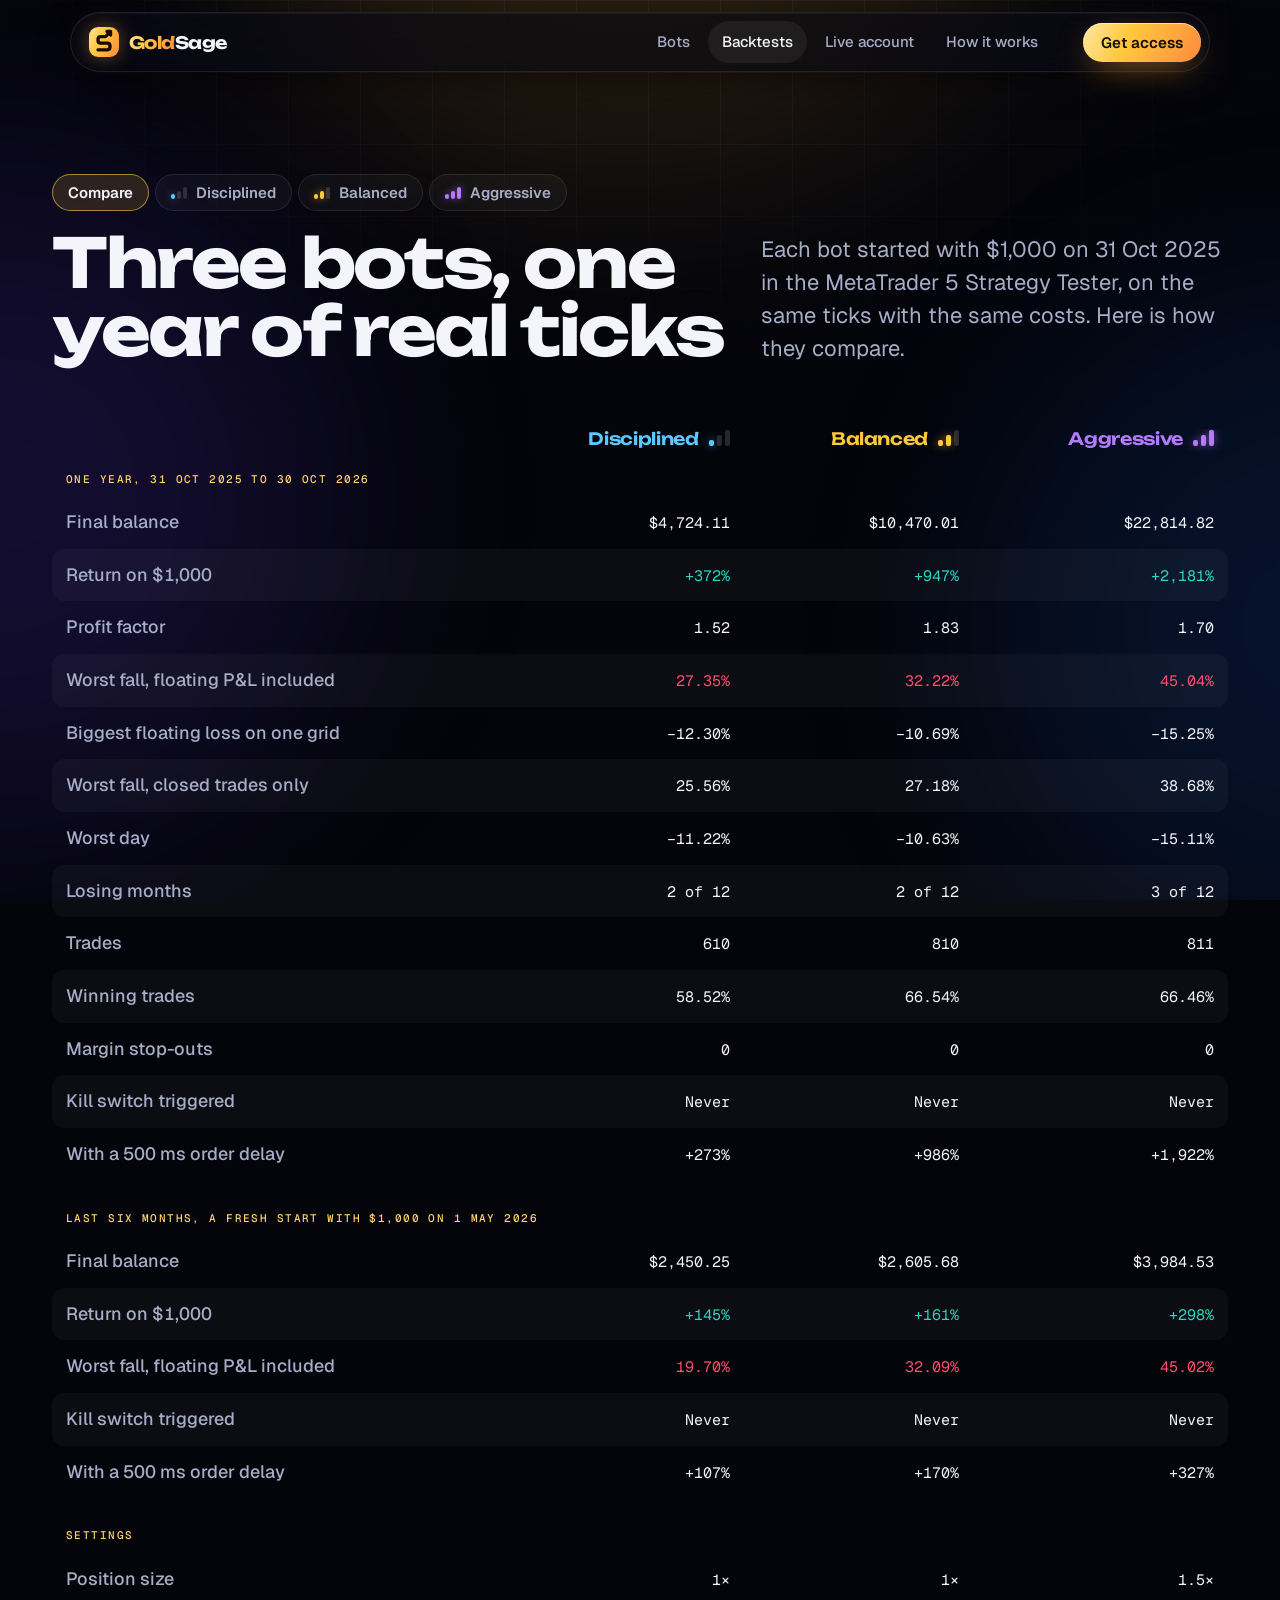
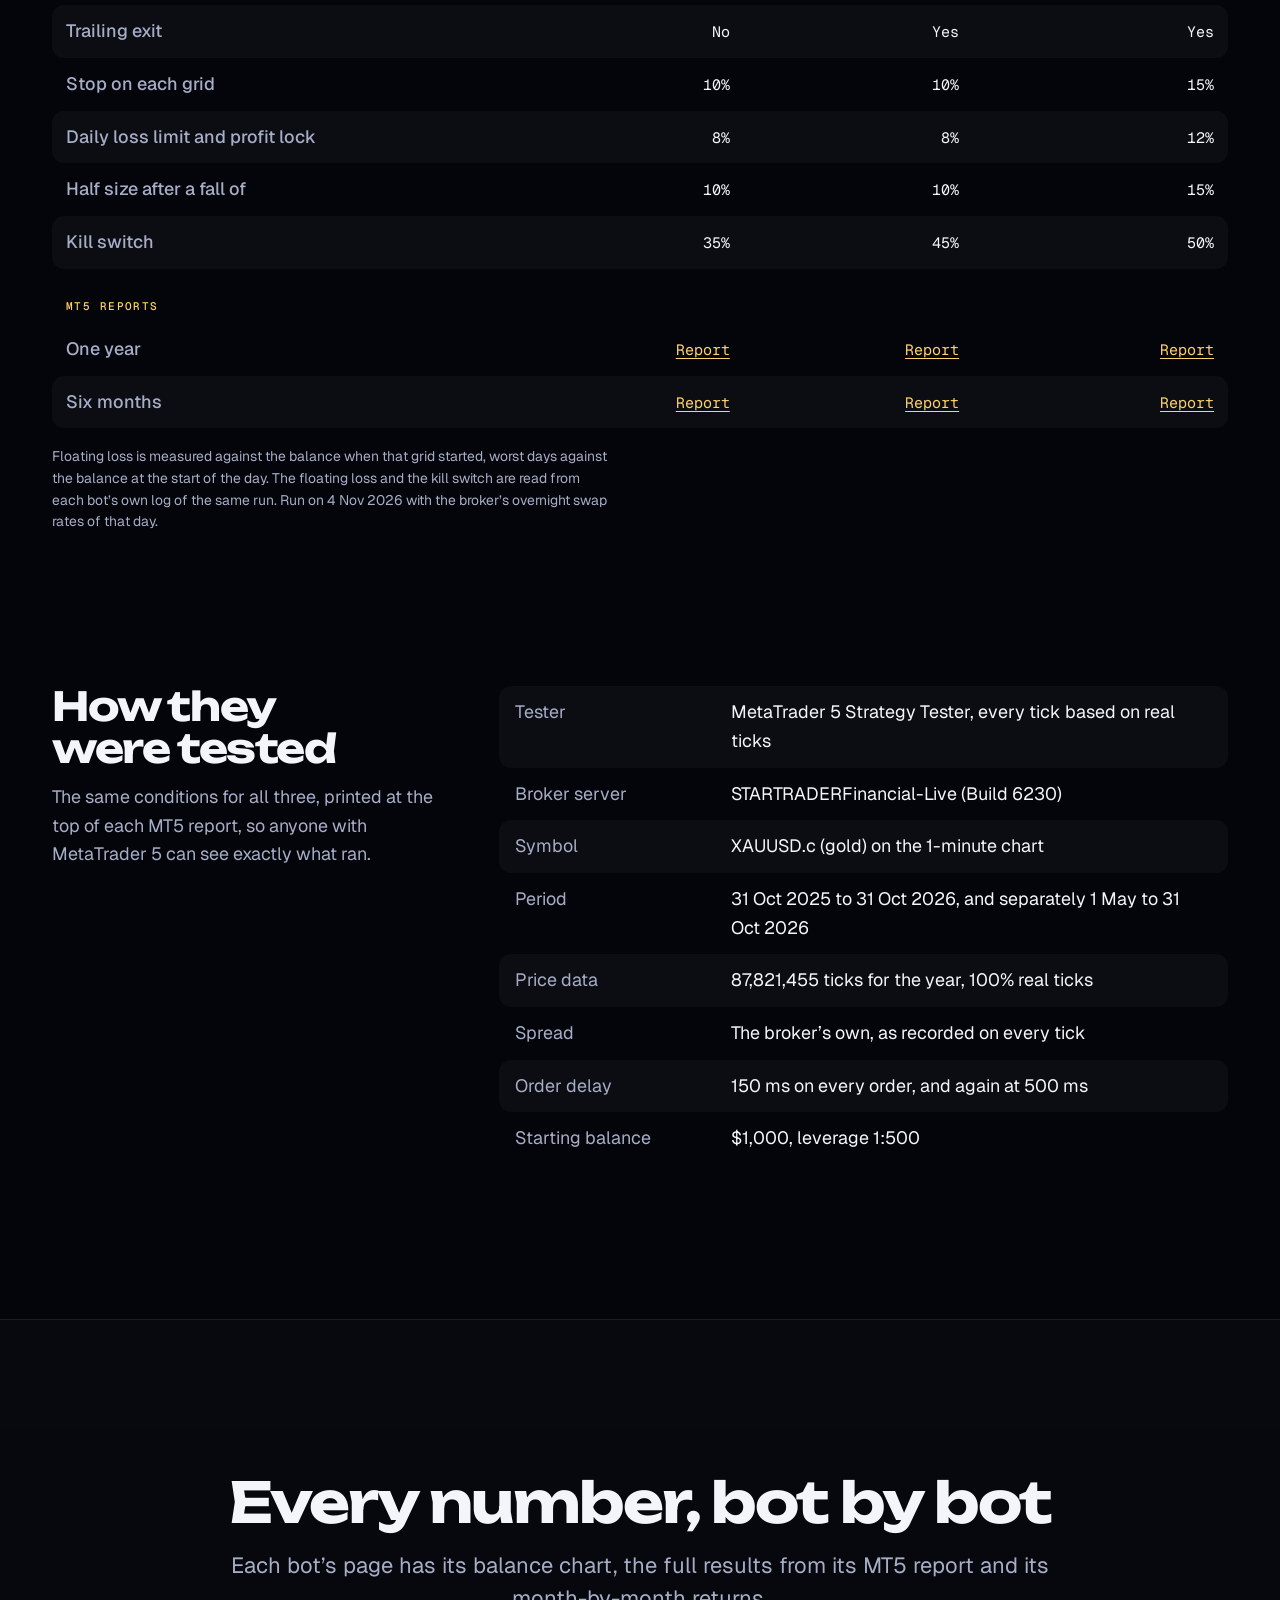
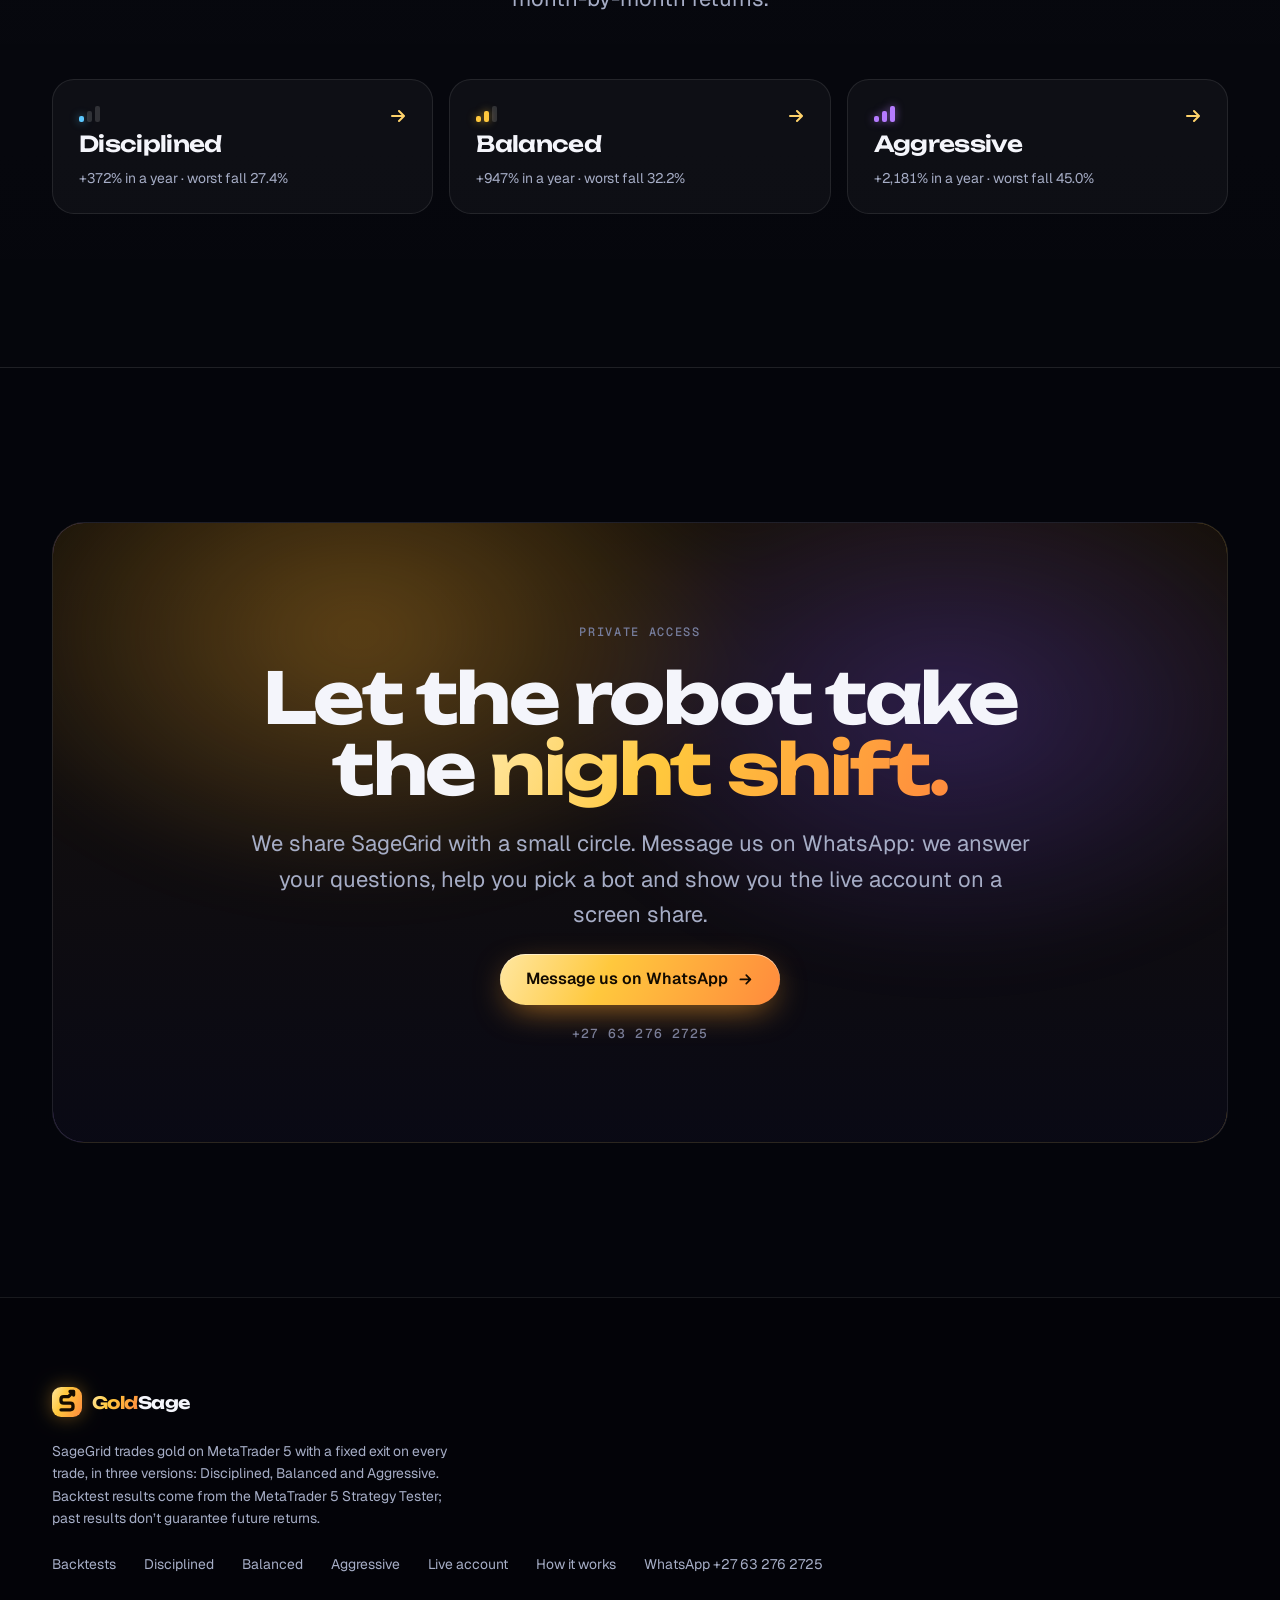
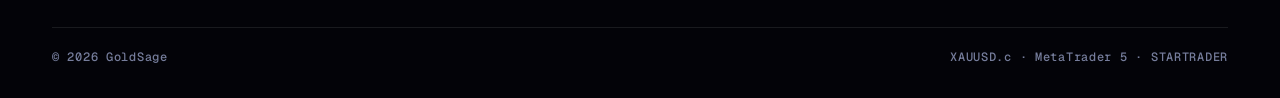
==== commit 14777cbe: "Live account: monthly chart shows the robots' trades only; live page chart fixed - Both monthly char" ====
--- a/backtest/index.html
+++ b/backtest/index.html
@@ -22,7 +22,7 @@
 <link rel="preconnect" href="https://fonts.googleapis.com">
 <link rel="preconnect" href="https://fonts.gstatic.com" crossorigin>
 <link rel="stylesheet" href="https://fonts.googleapis.com/css2?family=Geist:wght@400..700&family=Geist+Mono:wght@400..600&family=Unbounded:wght@500..800&display=swap">
-<link rel="stylesheet" href="../assets/site.css?v=1094d1bd">
+<link rel="stylesheet" href="../assets/site.css?v=72f1853e">
 
 
 </head>
@@ -211,8 +211,8 @@
     </div>
   </div>
 </footer>
-<script src="../assets/data.js?v=1f98a16d"></script>
-<script src="../assets/site.js?v=7d524411"></script>
+<script src="../assets/data.js?v=9b55c6f1"></script>
+<script src="../assets/site.js?v=8b957502"></script>
 
 </body>
 </html>
--- a/assets/site.css
+++ b/assets/site.css
@@ -852,3 +852,7 @@
   50% { transform: scale(1.18) rotate(-3deg); }
   100% { transform: none; }
 }
+
+/* average win / loss tile: each amount stays whole when the pair wraps */
+.tile b.winloss span { white-space: nowrap; }
+.nw { white-space: nowrap; }
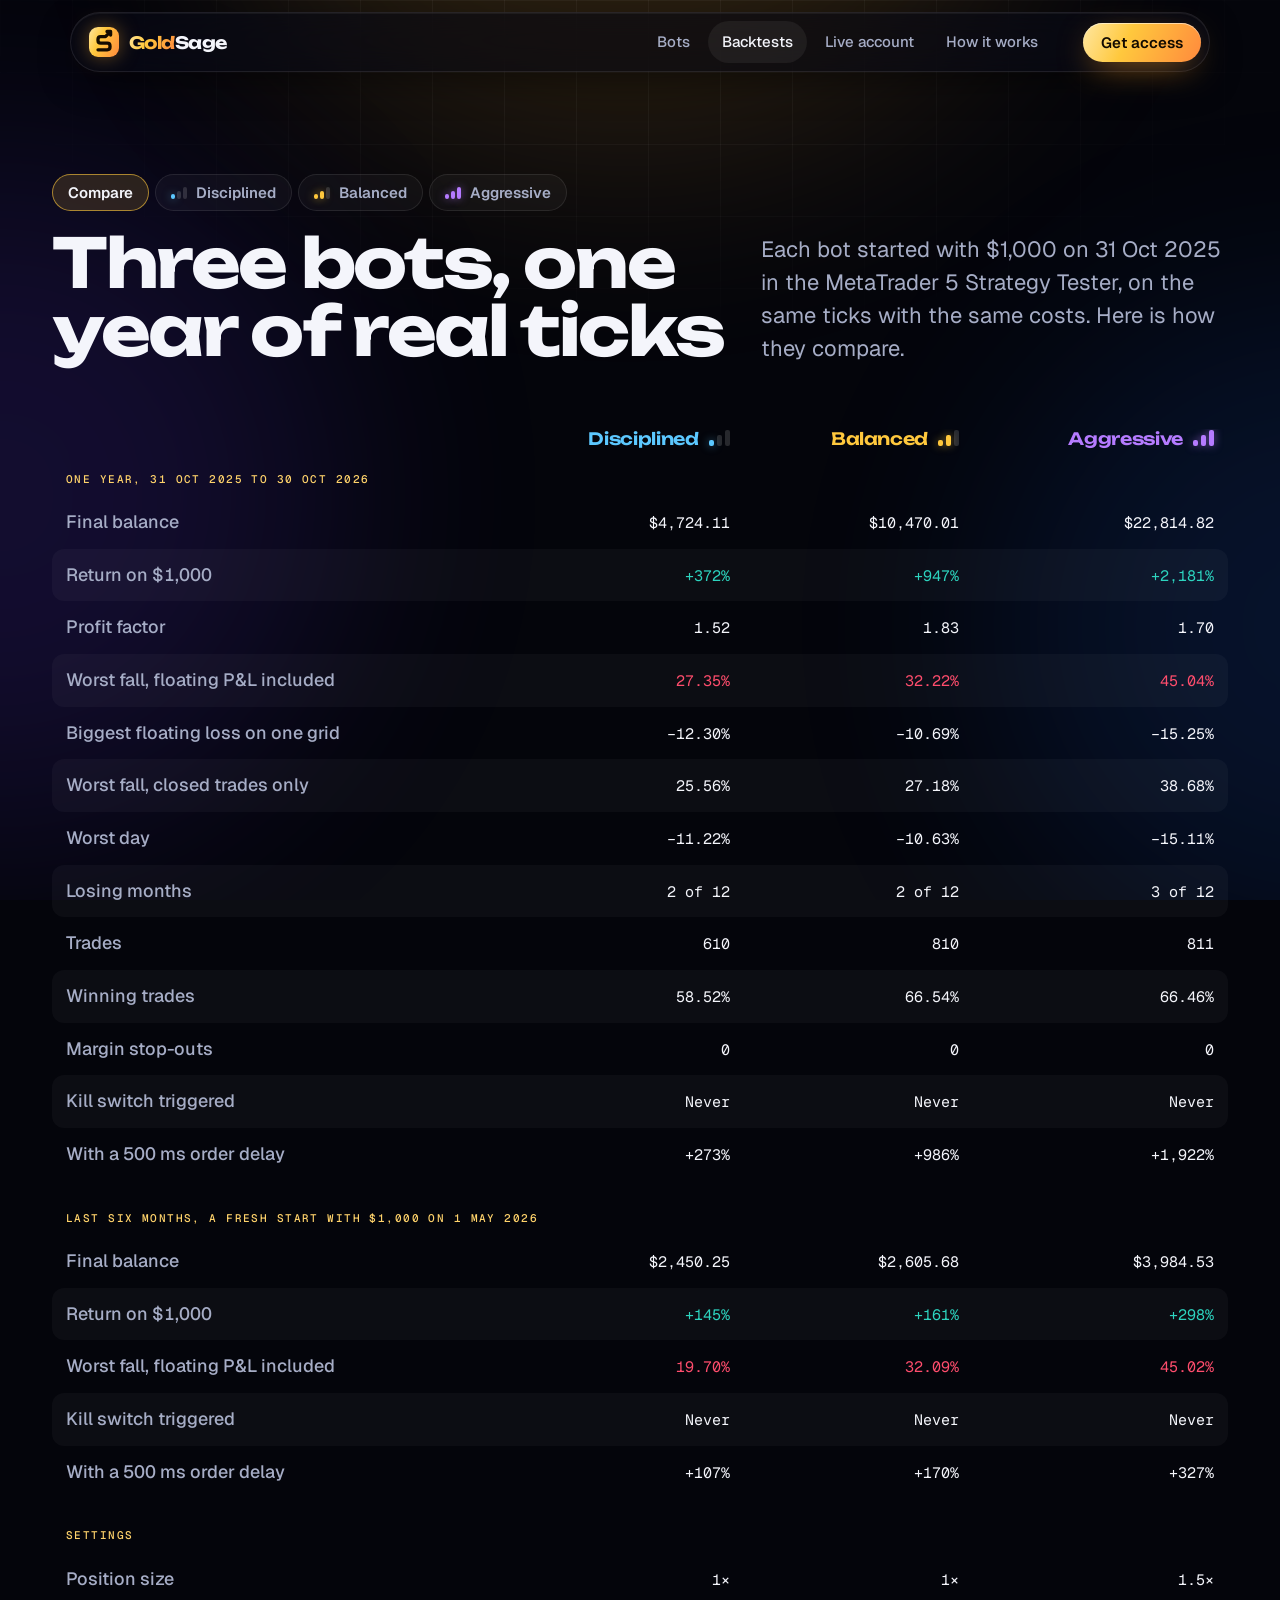
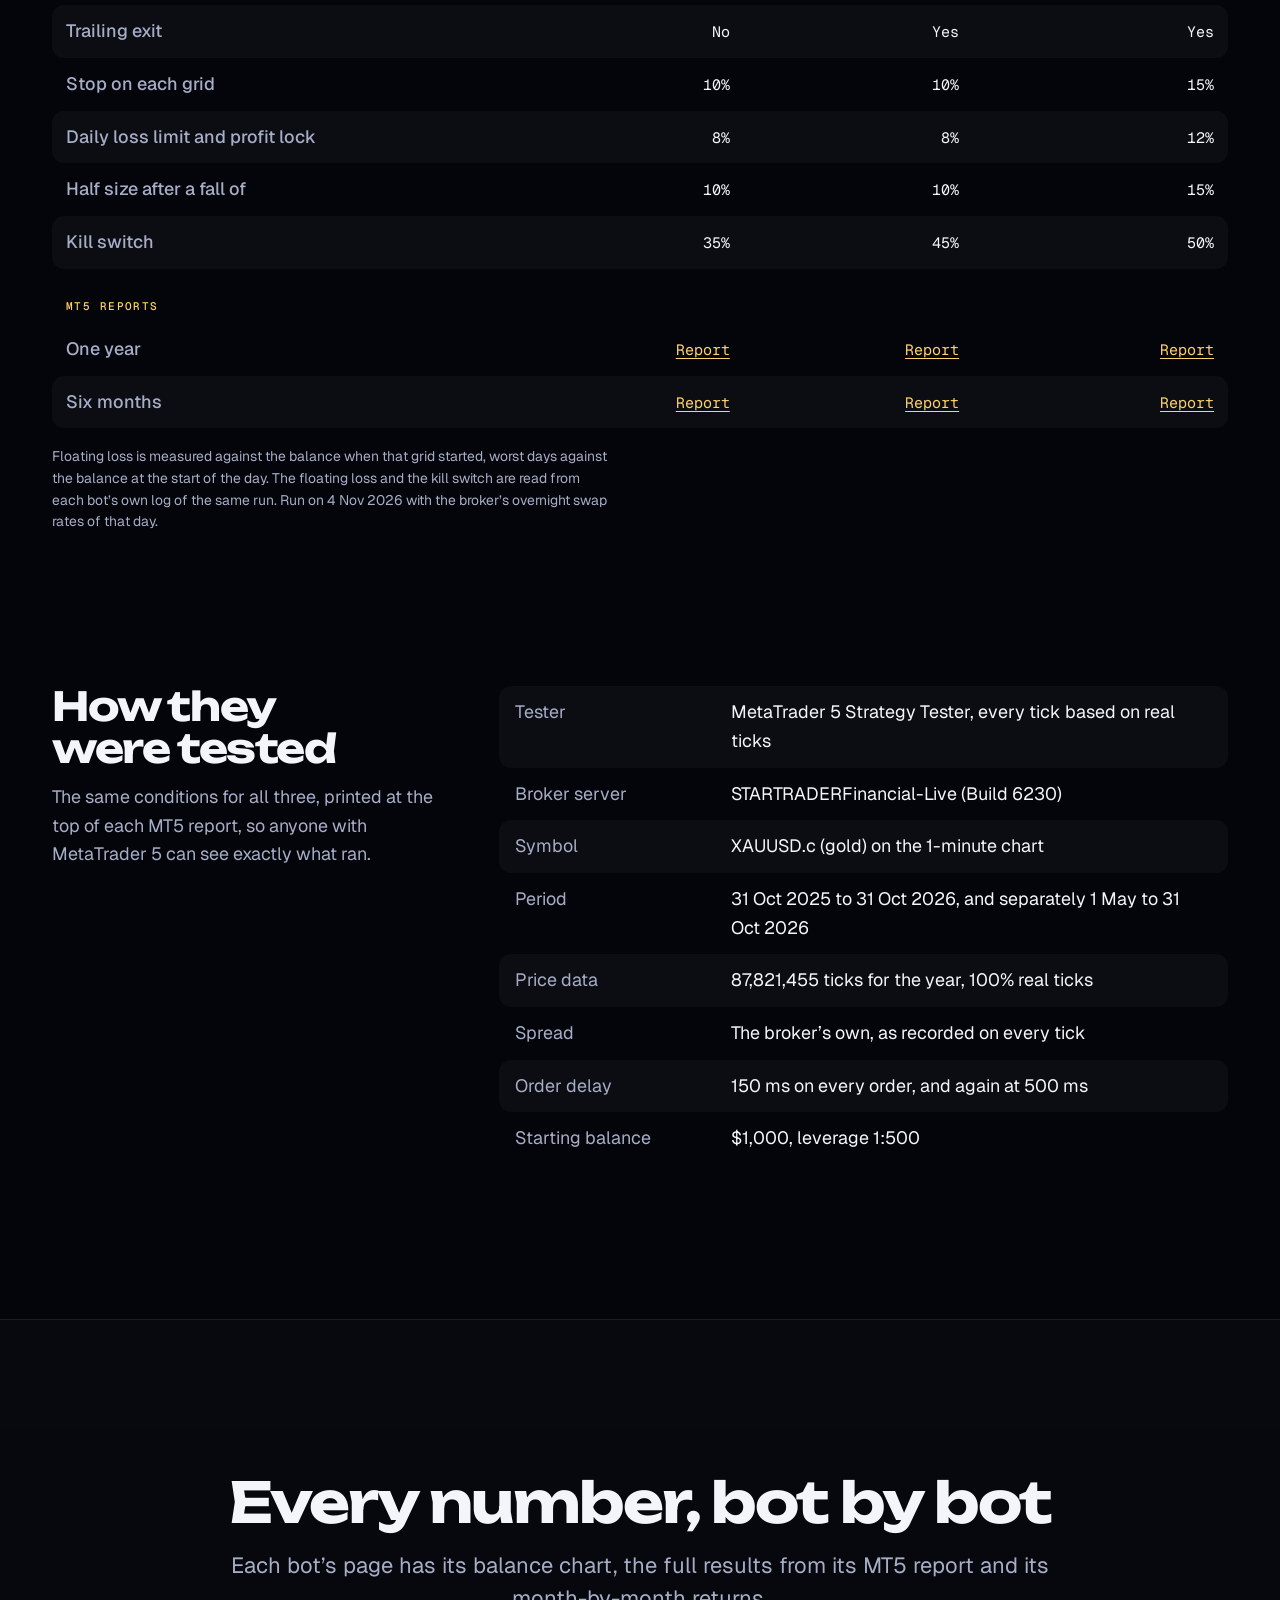
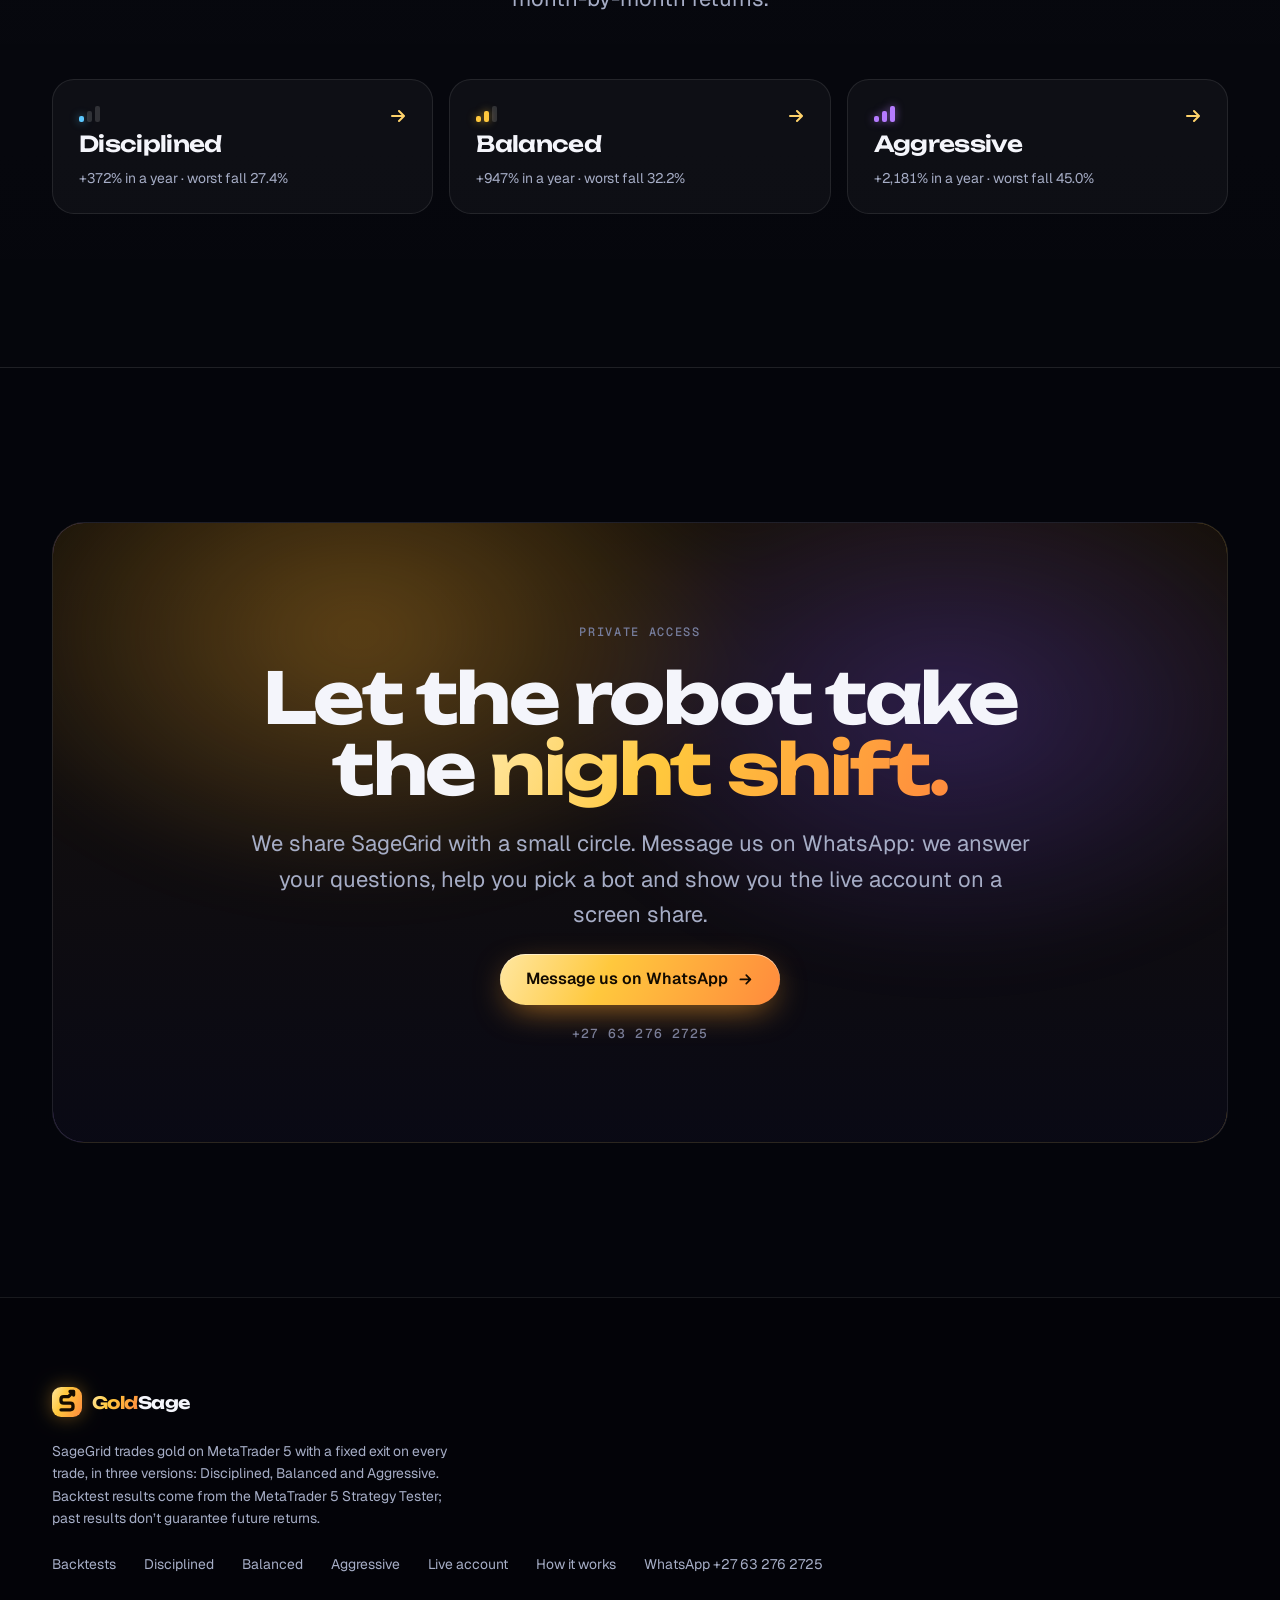
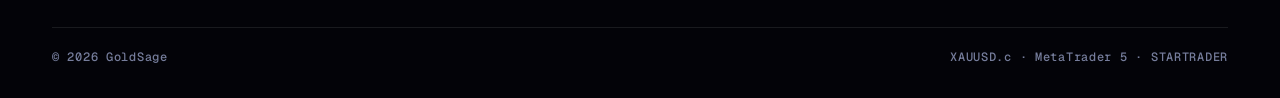
==== commit 4af0e5cb: "Bot Lab: risk warning under the section intro, % follows the selected bot's kill switch Shows "you c" ====
--- a/backtest/index.html
+++ b/backtest/index.html
@@ -22,7 +22,7 @@
 <link rel="preconnect" href="https://fonts.googleapis.com">
 <link rel="preconnect" href="https://fonts.gstatic.com" crossorigin>
 <link rel="stylesheet" href="https://fonts.googleapis.com/css2?family=Geist:wght@400..700&family=Geist+Mono:wght@400..600&family=Unbounded:wght@500..800&display=swap">
-<link rel="stylesheet" href="../assets/site.css?v=72f1853e">
+<link rel="stylesheet" href="../assets/site.css?v=aa93f6fc">
 
 
 </head>
@@ -212,7 +212,7 @@
   </div>
 </footer>
 <script src="../assets/data.js?v=9b55c6f1"></script>
-<script src="../assets/site.js?v=8b957502"></script>
+<script src="../assets/site.js?v=6e3b8d21"></script>
 
 </body>
 </html>
--- a/assets/site.css
+++ b/assets/site.css
@@ -457,6 +457,11 @@
 .mini-meter em { position: absolute; top: -5px; bottom: -5px; width: 2px; margin-left: -1px; border-radius: 2px; background: var(--loss); box-shadow: 0 0 8px var(--loss); transition: left 700ms var(--ease-expo); }
 .lab-actions { grid-column: 1 / -1; display: flex; flex-wrap: wrap; align-items: center; gap: 12px 18px; padding: 20px clamp(24px, 3vw, 40px); border-top: 1px solid var(--line); background: rgba(255, 255, 255, 0.015); border-radius: 0 0 28px 28px; }
 .lab-actions .more { margin-left: auto; }
+/* risk warning under the section intro, above the tabs; the % is the selected bot's kill switch (site.js swaps it) */
+.lab-warn { display: flex; gap: 12px; align-items: flex-start; max-width: none; margin: 0 0 14px; padding: 14px 18px; border: 1px solid color-mix(in srgb, var(--loss) 45%, transparent); border-radius: 16px; background: color-mix(in srgb, var(--loss) 8%, transparent); color: var(--ink-soft); font-size: 0.875rem; line-height: 1.55; }
+.lab-warn svg { flex: none; width: 20px; height: 20px; margin-top: 1px; color: var(--loss); }
+.lab-warn b { color: var(--ink); font-weight: 600; }
+.lab-warn .lab-warn-pct { color: var(--loss); font-variant-numeric: tabular-nums; }
 
 @media (max-width: 1000px) {
   .lab-panel { grid-template-columns: 1fr; }
@@ -481,6 +486,7 @@
   .lab-panel.swap .tile:nth-child(4) [data-f] { animation-delay: 150ms; }
   .lab-panel.swap .tile:nth-child(5) [data-f] { animation-delay: 200ms; }
   .lab-panel.swap .tile:nth-child(6) [data-f] { animation-delay: 250ms; }
+  .lab-warn.swap [data-w] { animation: swapin 560ms var(--ease-expo) both; }
 }
 @keyframes swapin { from { opacity: 0; transform: translateY(8px); filter: blur(4px); } to { opacity: 1; transform: none; filter: none; } }
 
